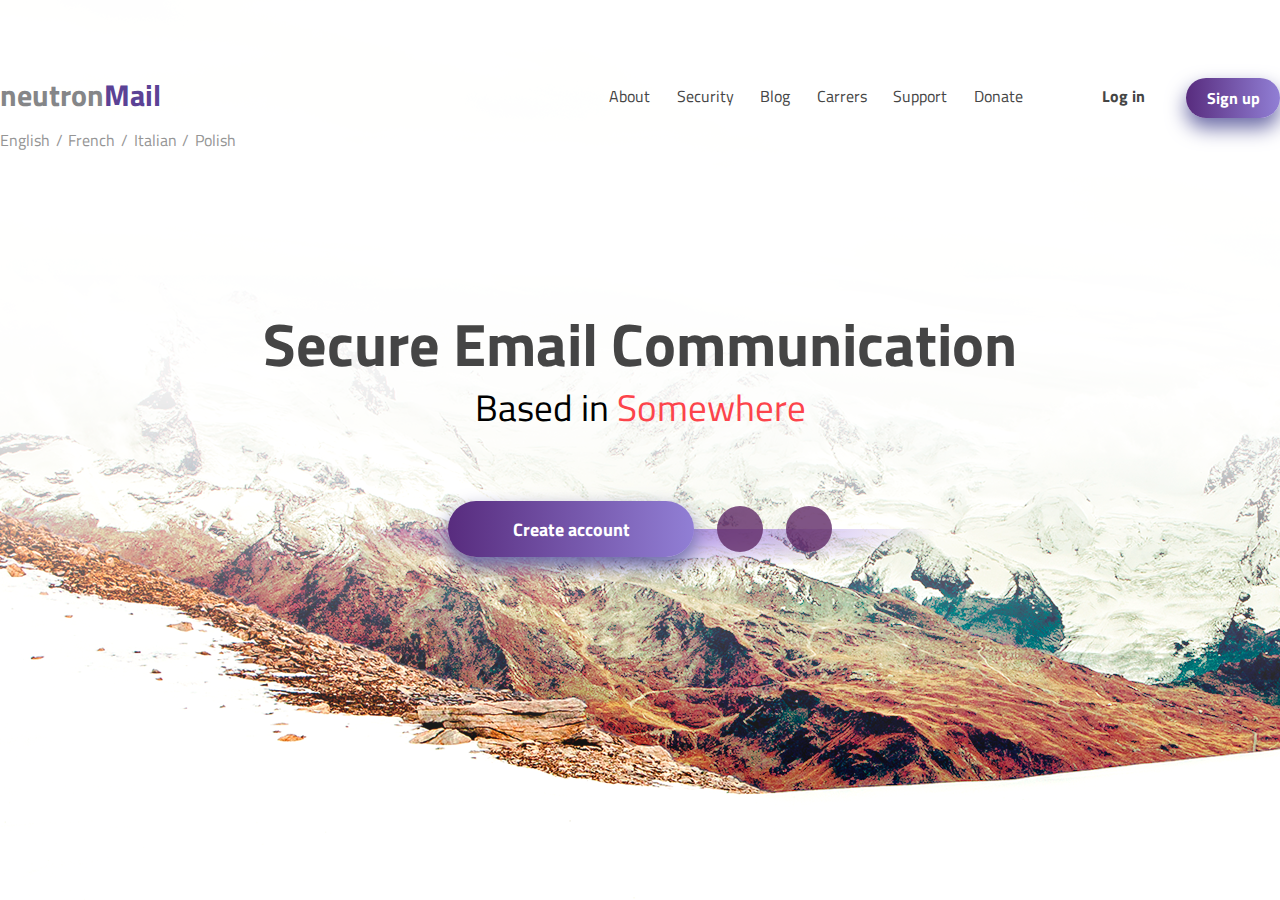
==== src/index.html @ ff6b381f "feat: add buttons" ====
<!DOCTYPE html>
<html>
 <head>
   <title>Neutron Mail</title>
   <meta charset="utf-8">
   <link type="text/css" rel="stylesheet" href="./style.css">
   <link rel="stylesheet" href="https://use.fontawesome.com/releases/v5.8.1/css/all.css" integrity="sha384-50oBUHEmvpQ+1lW4y57PTFmhCaXp0ML5d60M1M7uH2+nqUivzIebhndOJK28anvf" crossorigin="anonymous">
   <link href="https://fonts.googleapis.com/css?family=Titillium+Web:400,700" rel="stylesheet"> </head>
<body>
    <div class="pageWrapper">
        <header>
            <div class="headerContainer">
                <span class="logoContainer">
                    <span class="logo">neutron<span class="violet">Mail</span></span>
                    <span class="languages">
                        <a href="#">English</a> <!--block 236px-->
                        <a>/</a>
                        <a href="#">French</a>
                        <a>/</a>
                        <a href="#">Italian</a>
                        <a>/</a>
                        <a href="#">Polish</a>
                    </span>
                </span>
                <span class="menuContainer">
                    <nav>
                        <ul>
                            <li>
                                <a href="#">About</a>
                            </li>
                            <li>
                                <a href="#">Security</a>
                            </li>
                            <li>
                                <a href="#">Blog</a>
                            </li>
                            <li>
                                <a href="#">Carrers</a>
                            </li>
                            <li>
                                <a href="#">Support</a>
                            </li>
                            <li>
                                <a href="#">Donate</a>
                            </li>
                        </ul>
                    </nav>
                    <span class="logContainer">
                        <ul>
                            <li>
                                <i class="fas fa-sign-in-alt"></i>
                                <span>Log in</span>
                            </li>
                            <li>
                                <div class="button">Sign up</div>
                            </li>
                        </ul>
                    </span>
                </span>
            </div>
        </header>
        <main>
            <section class="centralElementContainer">
                <h2>Secure Email Communication</h2>
                <h4>Based in <span class="red">Somewhere</span></h4>
                <div class="startButtonsContainer">
                    <div>
                        <div class="button">Create account</div>
                        <a href="#" class="roundButton">
                            <i class="fab fa-apple"></i>
                        </a>
                        <a href="#" class="roundButton">
                            <i class="fab fa-google-play"></i>
                        </a>
                    </div>
                </div>
                <span class="socialButtonsContainer">
                        <a href="#"><i class="fab fa-google-plus-square"></i></a>
                        <a href="#"><i class="fab fa-facebook-square"></i></a>
                        <a href="#"><i class="fab fa-twitter-square"></i></a>
                </span>
            </section>
        </main>
        <footer>

        </footer>
    </div>
</body>
</html>
---- src/style.css ----
body {
    width: 100%;
    height: 100vh;
    margin: 0 auto;
    max-width: 1800px;
}
a {
    text-decoration: none;
}
header {
    width: 100%;
}
.pageWrapper {
    max-width: 1800px;
    width: 100%;
    height: 100%;
    display: flex;
    flex-direction: column;
    justify-content: flex-start;
    align-items: center;
    margin: 0 auto;
    background-image: url(./accets/mountains.png);
}
.headerContainer {
    display: flex;
    flex-direction: row;
    width: 100%;
    justify-content: space-between;
    max-width: 1400px;
    margin: 0 auto;
}
.logoContainer {
    display: flex;
    flex-direction: column;
    justify-content: space-between;
    margin-top: 72px;
    height: 80px;
}
.logo {
    font: bold 30px Titillium Web;
    color: #858688;
}
.violet {
    color: #5b4295;
}
.red {
    color: #fc444b;
}
.languages {
    display: flex;
    flex-direction: row;
    width: 236px;
    justify-content: space-between;
    list-style: none;
    font: 16px Titillium Web;
    color: #959595;
    padding: 0;
}
.languages>a {
    color: #959595;
}
.languages>a:nth-child(odd):hover {
    cursor: pointer;
    font-weight: bold;
}
.languages>a:focus {
    font-weight: bold;
    border-bottom: 1px solid #959595;
}
.menuContainer {
    display: flex;
    flex-direction: row;
    justify-content: space-between;
    width: 671px;

    padding: 0;
}
.menuContainer nav{
    display: flex;
    flex-direction: row;
    justify-content: space-between;
    max-width: 414px;
    width: 100%;
    margin-top: 68px;
}
.menuContainer ul {
    list-style: none;
    display: flex;
    flex-direction: row;
    width: 100%;
    justify-content: space-between;
    padding: 0;
}
.menuContainer ul>li>a {
    font: 16px Titillium Web;
    color: #454545;
}
.menuContainer ul>li>a:hover {
    cursor: pointer;
}

.menuContainer .logContainer {
    display: flex;
    flex-direction: row;
    max-width: 184px;
    width: 100%;
    font-weight: bold;
}
.logContainer>ul>li:nth-child(1) {
    margin-top: 68px;
    font: 16px Titillium Web;
    color: #454545;
    font-weight: bold;
}
.button {
    display: flex;
    justify-content: center;
    align-items: center;
    color: white;
    font: 14px Titillium Web;
    border-radius: 20px;
    background: linear-gradient(to right, #582c7e, #917fd5);
    width: 94px;
    height: 40px;
    margin-top: 62px;
    font-weight: bold;
    font-size: 16px;
    box-shadow: 0px 10px 20px 0px rgb(107, 107, 166);
    transition: box-shadow 0.05s ease-in-out;
}
.button:active {
    box-shadow: 0px 0px 0px 0px rgb(107, 107, 166),
                inset 0px 3px 5px 2px #3a1958;
    color: rgb(248, 248, 248);
}
.logContainer i {
    color: #582c7e;
    margin-right: 6px;
    cursor: pointer;
}
main {
    width: 100%;
    height: 100%;
}
.centralElementContainer {
    display: flex;
    flex-direction: column;
    position: relative;
    font: 60px Titillium Web;
    justify-content: space-between;
    align-items: center;
    margin-top: 146px;
}
.centralElementContainer h2 {
    font: 60px Titillium Web;
    color: #454545;
    font-weight: bold;
    margin: 0;
}
.centralElementContainer h4 {
    font: 37px Titillium Web;
    margin: 0;
    line-height: 1;
}
.startButtonsContainer {
    display: flex;
    flex-direction: row;
    justify-content: center;
    align-items: center;
    width: 602px;
    padding: 15px;
    position: relative;
    border-radius: 0 0 50% 25px;
    box-sizing: border-box;
    margin-top: 60px;
}
.startButtonsContainer .button {
    margin: 0;
    z-index: 2;
}
.startButtonsContainer .button:nth-child(1) {
    font-size: 18px;
    font-family: Titillium Web;
    color: #ffffff;
    font-weight: bold;
    width: 246px;
    height: 56px;
    border-radius: 50px;
}
.startButtonsContainer i {
    font-size: 22px;
    color: #ffffff;
}
.startButtonsContainer>div {
    width: 384px;
    display: flex;
    justify-content: space-between;
    align-items: center;
}
.startButtonsContainer::before {
    content: "";
    position: absolute;
    top: 50%;
    left: 0;
    right: 0;
    bottom: 0;
    border-radius: 0 0 25px 25px;
    z-index: 1;
    background: radial-gradient(ellipse at top, #2a2fd399 0%, #6025c980 10%, #ff000000 70% , #ff000000 100%);
}
.roundButton {
    width: 46px;
    height: 46px;
    border-radius: 50px;
    background: #5f2966;
    opacity: 0.8;
    z-index: 2;
    display: flex;
    justify-content: center;
    align-items: center;
}
.socialButtonsContainer {
    display: flex;
    flex-direction: column;
    justify-content: space-between;
    position: absolute;
    right: 34px;
    top: 7%;
    height: 108px;
}
.socialButtonsContainer>a {
    cursor: pointer;
    font-size: 22px;
    color: #454545d1;
}
/*..__ {
  font-size: 22px;
  font-family: "FontAwesome";
  color: rgba(69, 69, 69, 0.82);
  line-height: 1.682;
  position: absolute;
  left: 1745.888px;
  top: 349.021px;
  z-index: 30;
}
  */
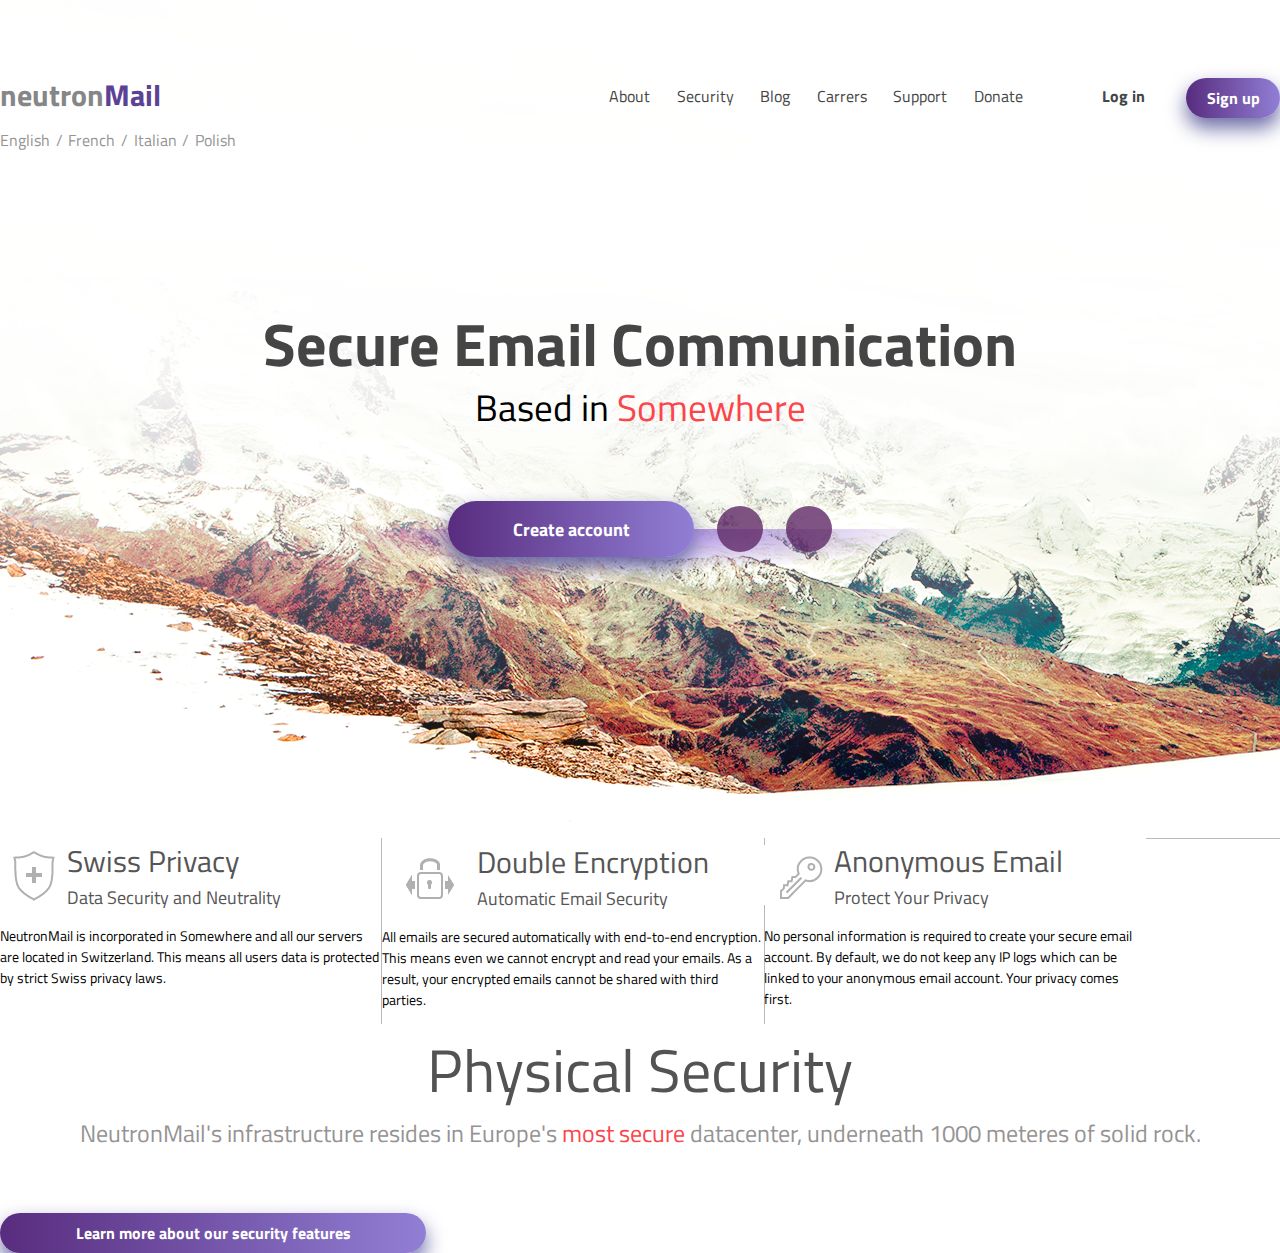
==== commit ef66cef2: "feat: add some elements without positioning" ====
--- a/src/index.html
+++ b/src/index.html
@@ -13,7 +13,7 @@
                 <span class="logoContainer">
                     <span class="logo">neutron<span class="violet">Mail</span></span>
                     <span class="languages">
-                        <a href="#">English</a> <!--block 236px-->
+                        <a href="#">English</a>
                         <a>/</a>
                         <a href="#">French</a>
                         <a>/</a>
@@ -80,6 +80,57 @@
                         <a href="#"><i class="fab fa-twitter-square"></i></a>
                 </span>
             </section>
+            <section class="productBenefitsContainer">
+                <div>
+                    <div>
+                        <div class="title">
+                            <img src="./accets/shield.png">
+                            <div>
+                                <div>Swiss Privacy</div>
+                                <div>Data Security and Neutrality</div>
+                            </div>
+                        </div>
+                        <p>
+                            NeutronMail is incorporated in Somewhere and all our servers are located in Switzerland. This means all users data is protected by strict Swiss privacy laws.
+                        </p>
+                    </div>
+                    <span class="verticalLine"></span>
+                    <div>
+                        <div class="title">
+                            <img src="./accets/lock.png">
+                            <div>
+                                <div>Double Encryption</div>
+                                <div>Automatic Email Security</div>
+                            </div>
+                        </div>
+                        <p>
+                            All emails are secured automatically with end-to-end encryption. This means even we cannot encrypt and read your emails. As a result, your encrypted emails cannot be shared with third parties.
+                        </p>
+                    </div>
+                    <span class="verticalLine"></span>
+                    <div>
+                        <div class="title">
+                            <img src="./accets/key.png">
+                            <div>
+                                <div>Anonymous Email</div>
+                                <div>Protect Your Privacy</div>
+                            </div>
+                        </div>
+                        <p>
+                            No personal information is required to create your secure email account. By default, we do not keep any IP logs which can be linked to your anonymous email account. Your privacy comes first.
+                        </p>
+                    </div>
+                    <span class="horizontalLine"></span>
+                </div>
+                <div>
+                    <span>Physical Security</span> <!--Block bellow should be aligned to right side-->
+                    <span>NeutronMail's infrastructure resides in Europe's <span class="red">most secure</span> datacenter, underneath 1000 meteres of solid rock.</span>
+                </div>
+                <div>
+                    <span class="horizontalLine"></span>
+                    <div class="button">Learn more about our security features</div>
+                </div>
+            </section>
         </main>
         <footer>
 
--- a/src/style.css
+++ b/src/style.css
@@ -150,6 +150,7 @@
     justify-content: space-between;
     align-items: center;
     margin-top: 146px;
+    margin-bottom: 266px;
 }
 .centralElementContainer h2 {
     font: 60px Titillium Web;
@@ -233,14 +234,76 @@
     font-size: 22px;
     color: #454545d1;
 }
-/*..__ {
-  font-size: 22px;
-  font-family: "FontAwesome";
-  color: rgba(69, 69, 69, 0.82);
-  line-height: 1.682;
+.productBenefitsContainer {
+    display: flex;
+    flex-direction: column;
+    max-width: 1400px;
+    width: 100%;
+    margin: 0 auto;
+}
+.productBenefitsContainer>div:nth-child(1) {
+    display: flex;
+    flex-direction: row;
+    font-family: Titillium Web;
+    justify-content: space-around;
+}
+.productBenefitsContainer>div>div {
+    display: flex;
+    flex-direction: column;
+    width: 33.3%
+}
+.productBenefitsContainer>div div>.title {
+    display: flex;
+    flex-direction: row;
+    align-items: center;
+    font-size: 30px;
+    color: #555555;
+}
+.productBenefitsContainer>div div>.title>div>div:nth-child(2) {
+    font-size: 18px;
+}
+.productBenefitsContainer p {
+    font-size: 14px;
+}
+/*.productBenefitsContainer img {
+    width: 72px;
+    height: 68px;
+}*/
+.productBenefitsContainer>div:nth-child(2) {
+    display: flex;
+    flex-direction: column;
+    justify-content: center;
+    align-items: center;
+    font-size: 60px;
+    font-family: Titillium Web;
+    color: #535353;
+}
+.productBenefitsContainer>div:nth-child(2)>span:nth-child(2) {
+    font-size: 24px;
+    color: #959393;
+}
+.verticalLine {
+    width: 1px;
+    background-color: #b9b9b9;
+}
+.horizontalLine {
+    height: 1px;
+    width: 150px;
+    background-color: #b9b9b9;
+}
+
+/*
+.NeutronMail_s_infrastructure_resides_in_Europe_ {
+  font-size: 24px;
+  font-family: "TitilliumWeb";
+  color: rgb(149, 147, 147);
+  line-height: 0.917;
   position: absolute;
-  left: 1745.888px;
-  top: 349.021px;
-  z-index: 30;
-}
-  */+  left: 450.082px;
+  top: 1300.984px;
+  width: 622px;
+  height: 44px;
+  z-index: 91;
+}
+
+*/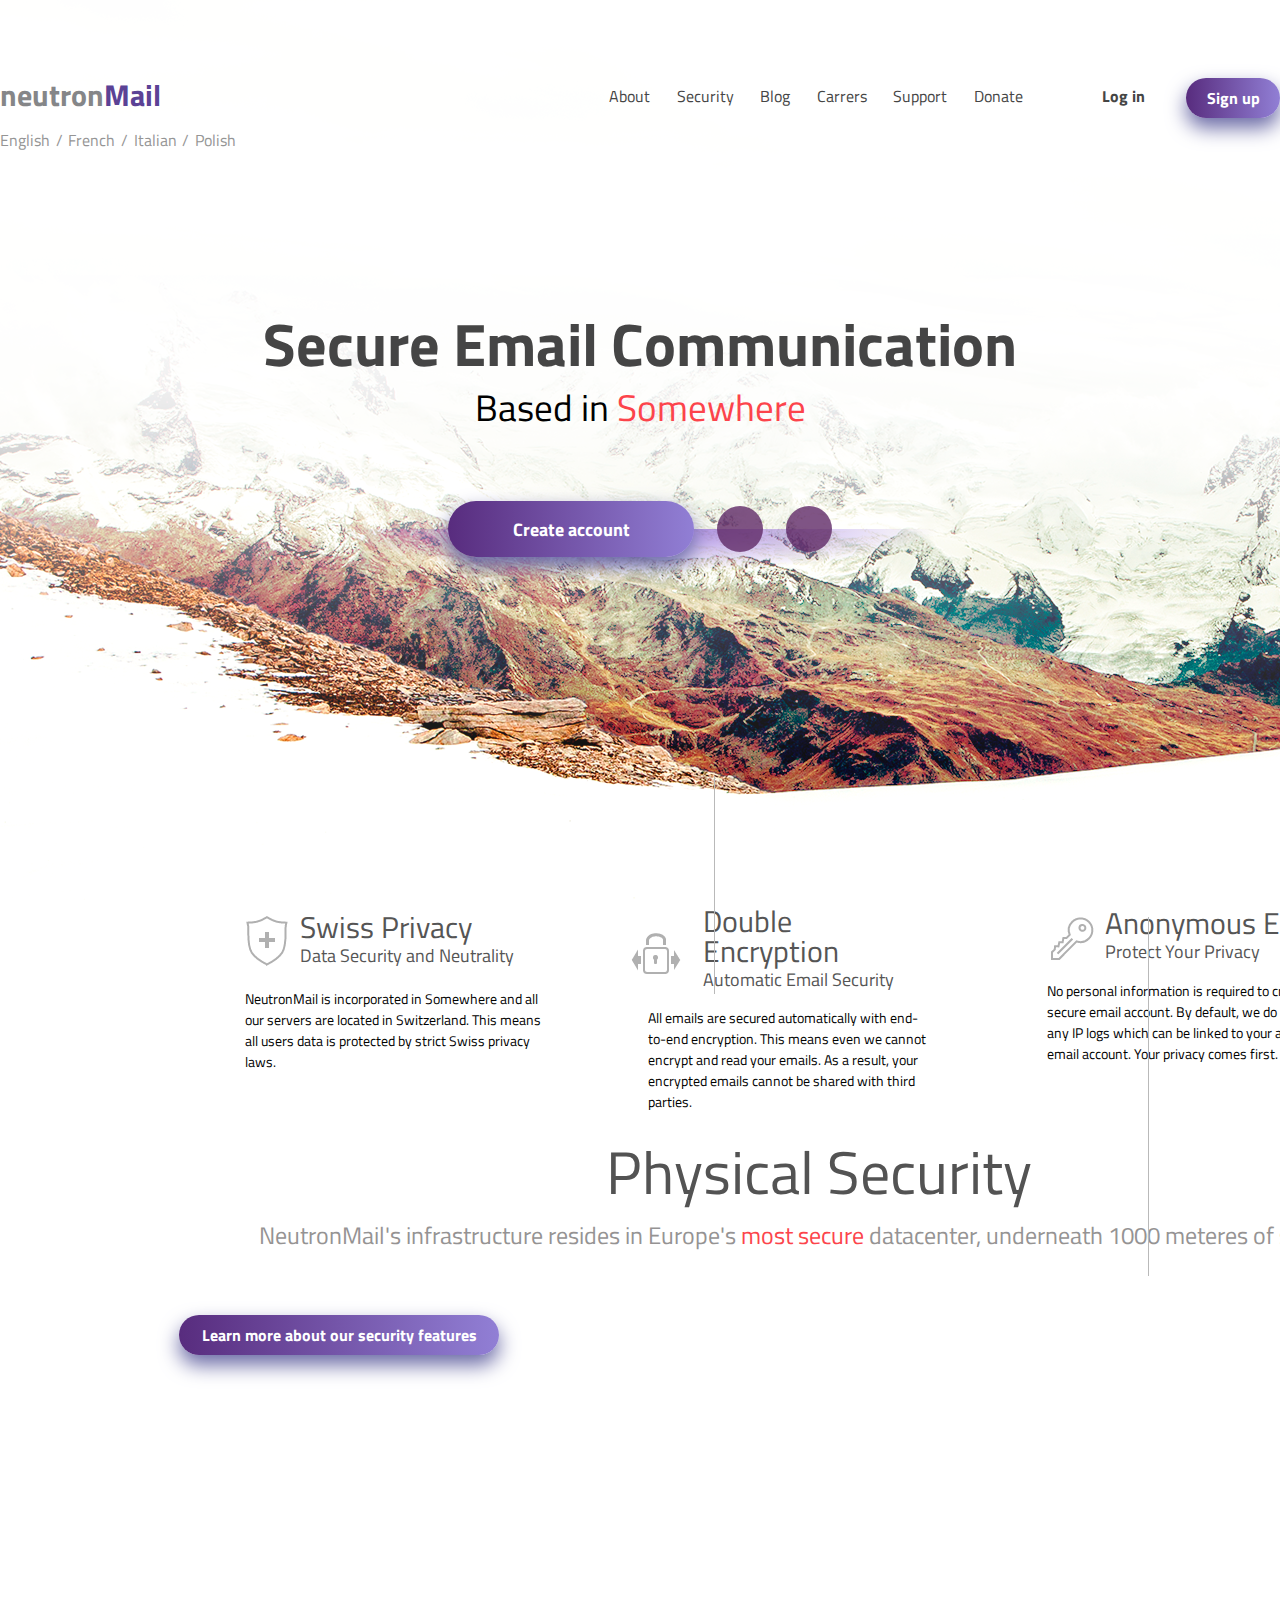
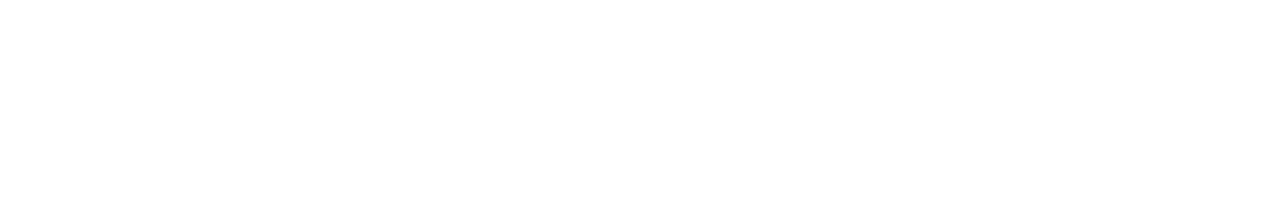
==== commit bd8d9a71: "add absolute positioning" ====
--- a/src/index.html
+++ b/src/index.html
@@ -94,7 +94,6 @@
                             NeutronMail is incorporated in Somewhere and all our servers are located in Switzerland. This means all users data is protected by strict Swiss privacy laws.
                         </p>
                     </div>
-                    <span class="verticalLine"></span>
                     <div>
                         <div class="title">
                             <img src="./accets/lock.png">
@@ -107,7 +106,6 @@
                             All emails are secured automatically with end-to-end encryption. This means even we cannot encrypt and read your emails. As a result, your encrypted emails cannot be shared with third parties.
                         </p>
                     </div>
-                    <span class="verticalLine"></span>
                     <div>
                         <div class="title">
                             <img src="./accets/key.png">
@@ -120,10 +118,9 @@
                             No personal information is required to create your secure email account. By default, we do not keep any IP logs which can be linked to your anonymous email account. Your privacy comes first.
                         </p>
                     </div>
-                    <span class="horizontalLine"></span>
                 </div>
                 <div>
-                    <span>Physical Security</span> <!--Block bellow should be aligned to right side-->
+                    <span>Physical Security</span>
                     <span>NeutronMail's infrastructure resides in Europe's <span class="red">most secure</span> datacenter, underneath 1000 meteres of solid rock.</span>
                 </div>
                 <div>
@@ -131,6 +128,9 @@
                     <div class="button">Learn more about our security features</div>
                 </div>
             </section>
+            <span class="verticalLine"></span>
+            <span class="verticalLine"></span>
+            <span class="horizontalLine"></span>
         </main>
         <footer>
 
--- a/src/style.css
+++ b/src/style.css
@@ -150,7 +150,7 @@
     justify-content: space-between;
     align-items: center;
     margin-top: 146px;
-    margin-bottom: 266px;
+    margin-bottom: 334px;
 }
 .centralElementContainer h2 {
     font: 60px Titillium Web;
@@ -240,6 +240,8 @@
     max-width: 1400px;
     width: 100%;
     margin: 0 auto;
+    margin-left: 14%;
+    position: relative;
 }
 .productBenefitsContainer>div:nth-child(1) {
     display: flex;
@@ -250,7 +252,7 @@
 .productBenefitsContainer>div>div {
     display: flex;
     flex-direction: column;
-    width: 33.3%
+    width: 25%
 }
 .productBenefitsContainer>div div>.title {
     display: flex;
@@ -265,10 +267,6 @@
 .productBenefitsContainer p {
     font-size: 14px;
 }
-/*.productBenefitsContainer img {
-    width: 72px;
-    height: 68px;
-}*/
 .productBenefitsContainer>div:nth-child(2) {
     display: flex;
     flex-direction: column;
@@ -285,11 +283,43 @@
 .verticalLine {
     width: 1px;
     background-color: #b9b9b9;
+    position: absolute;
 }
 .horizontalLine {
     height: 1px;
     width: 150px;
     background-color: #b9b9b9;
+    position: absolute;
+}
+.productBenefitsContainer>div:nth-child(1)>div:nth-child(2) {
+    margin-left: -4%;
+}
+.productBenefitsContainer>div:nth-child(1)>div:nth-child(3) {
+    margin-right: 4%;
+}
+.productBenefitsContainer p {
+    margin-left: 12px;
+}
+.productBenefitsContainer .title>div>div:nth-child(1) {
+    line-height: 1;
+}
+.productBenefitsContainer>div:nth-child(1)>div:nth-child(2)>p {
+    margin-left: 40px;
+}
+.verticalLine:nth-of-type(1) {
+    top: 776px;
+    left: 714px;
+    height: 218px;
+}
+.verticalLine:nth-of-type(2) {
+    top: 917px;
+    left: 1148px;
+    height: 359px;
+}
+.horizontalLine {
+    top: 905px;
+    left: 1610px;
+    width: 190px;
 }
 
 /*
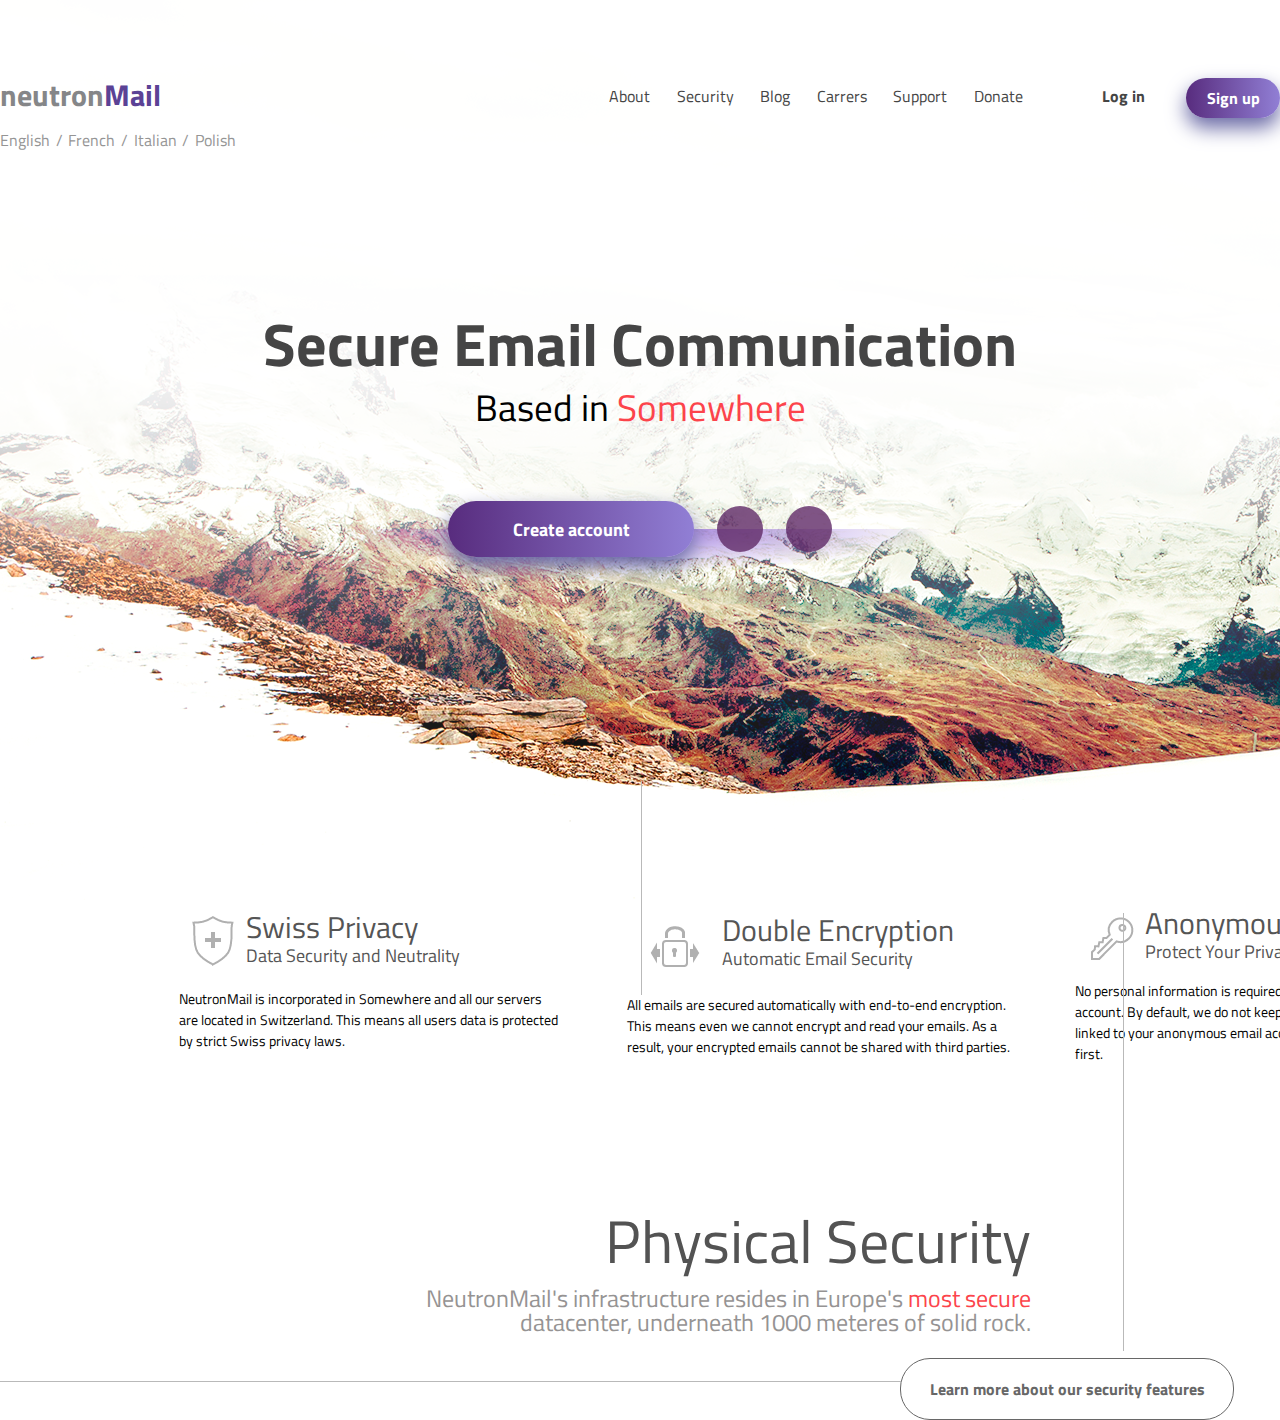
==== commit 902e3770: "feat: add button& new block" ====
--- a/src/index.html
+++ b/src/index.html
@@ -94,6 +94,7 @@
                             NeutronMail is incorporated in Somewhere and all our servers are located in Switzerland. This means all users data is protected by strict Swiss privacy laws.
                         </p>
                     </div>
+                    <span class="verticalLine"></span>
                     <div>
                         <div class="title">
                             <img src="./accets/lock.png">
@@ -106,6 +107,7 @@
                             All emails are secured automatically with end-to-end encryption. This means even we cannot encrypt and read your emails. As a result, your encrypted emails cannot be shared with third parties.
                         </p>
                     </div>
+                    <span class="verticalLine"></span>
                     <div>
                         <div class="title">
                             <img src="./accets/key.png">
@@ -118,6 +120,7 @@
                             No personal information is required to create your secure email account. By default, we do not keep any IP logs which can be linked to your anonymous email account. Your privacy comes first.
                         </p>
                     </div>
+                    <span class="horizontalLine"></span>
                 </div>
                 <div>
                     <span>Physical Security</span>
@@ -128,9 +131,6 @@
                     <div class="button">Learn more about our security features</div>
                 </div>
             </section>
-            <span class="verticalLine"></span>
-            <span class="verticalLine"></span>
-            <span class="horizontalLine"></span>
         </main>
         <footer>
 
--- a/src/style.css
+++ b/src/style.css
@@ -247,12 +247,13 @@
     display: flex;
     flex-direction: row;
     font-family: Titillium Web;
-    justify-content: space-around;
+    justify-content: space-between;
+
 }
 .productBenefitsContainer>div>div {
     display: flex;
     flex-direction: column;
-    width: 25%
+    width: 30%;
 }
 .productBenefitsContainer>div div>.title {
     display: flex;
@@ -275,6 +276,14 @@
     font-size: 60px;
     font-family: Titillium Web;
     color: #535353;
+    margin-top: 117px;
+    text-align: end;
+    align-items: flex-end;
+    max-width: 626px;
+    margin-left: 226px;
+}
+.productBenefitsContainer>div:nth-child(2)>span:nth-child(2) {
+    line-height: 1;
 }
 .productBenefitsContainer>div:nth-child(2)>span:nth-child(2) {
     font-size: 24px;
@@ -291,37 +300,59 @@
     background-color: #b9b9b9;
     position: absolute;
 }
-.productBenefitsContainer>div:nth-child(1)>div:nth-child(2) {
-    margin-left: -4%;
-}
-.productBenefitsContainer>div:nth-child(1)>div:nth-child(3) {
-    margin-right: 4%;
-}
-.productBenefitsContainer p {
-    margin-left: 12px;
-}
 .productBenefitsContainer .title>div>div:nth-child(1) {
     line-height: 1;
 }
-.productBenefitsContainer>div:nth-child(1)>div:nth-child(2)>p {
-    margin-left: 40px;
-}
 .verticalLine:nth-of-type(1) {
-    top: 776px;
-    left: 714px;
-    height: 218px;
+    top: -125px;
+    left: 462px;
+    height: 214px;
 }
 .verticalLine:nth-of-type(2) {
-    top: 917px;
-    left: 1148px;
-    height: 359px;
+    top: 7px;
+    left: 944px;
+    height: 438px;
 }
 .horizontalLine {
     top: 905px;
     left: 1610px;
     width: 190px;
 }
-
+.productBenefitsContainer>div:nth-child(1) .horizontalLine {
+    top: 0;
+    left: 1358px;
+    width: 190px;
+}
+.productBenefitsContainer>div:nth-child(3) .horizontalLine {
+    top: 475px;
+    left: -254px;
+    width: 976px;
+}
+.productBenefitsContainer .button {
+    width: 332px;
+    box-shadow: none;
+    margin-top: 24px;
+    margin-left: 721px;
+    height: 60px;
+    background: #ffffff;
+    color: #676767;
+    border: 1px solid #676767;
+    border-radius: 30px;
+}
+.Learn_more_about_our_security_features {
+    font-size: 16px;
+    font-family: "TitilliumWeb";
+    color: rgb(103, 103, 103);
+    line-height: 1.375;
+    text-align: center;
+    position: absolute;
+    left: 825.54px;
+    top: 1393.546px;
+    width: 273px;
+    height: 16px;
+    z-index: 93;
+  }
+  
 /*
 .NeutronMail_s_infrastructure_resides_in_Europe_ {
   font-size: 24px;
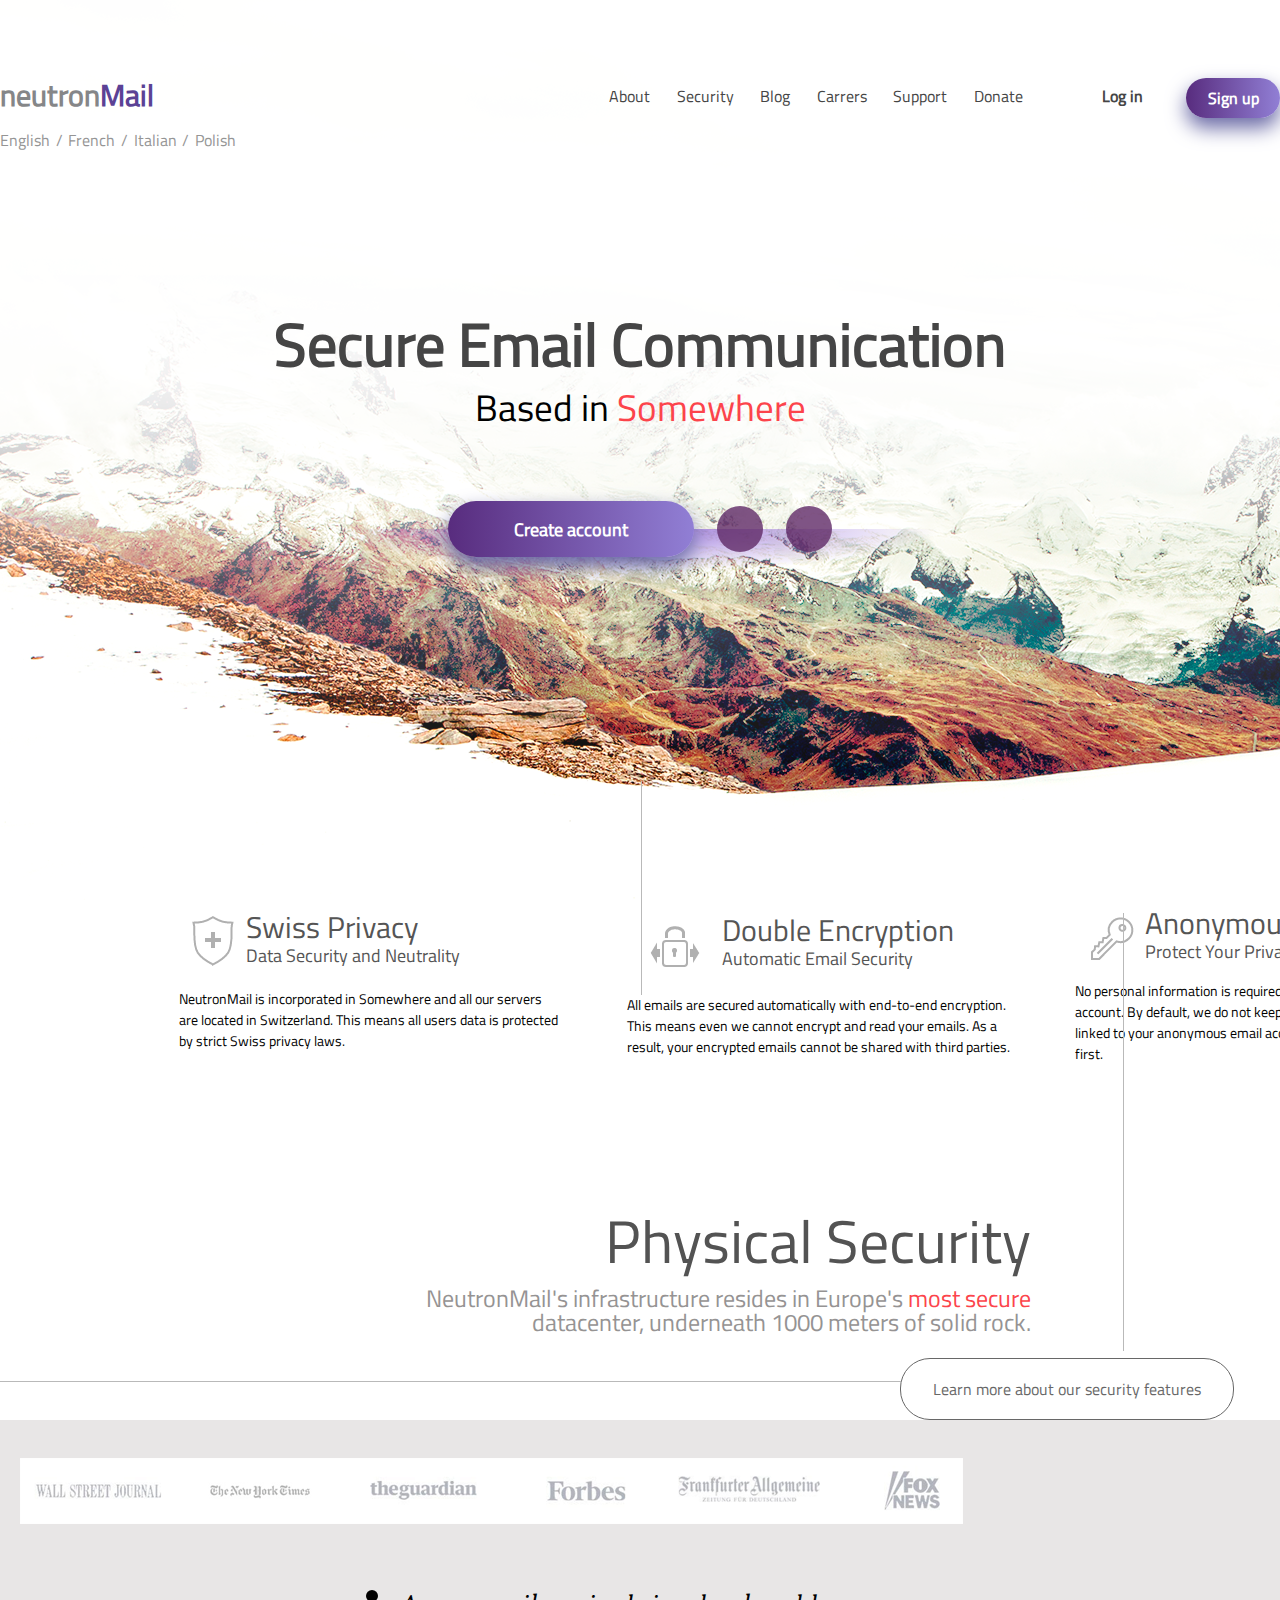
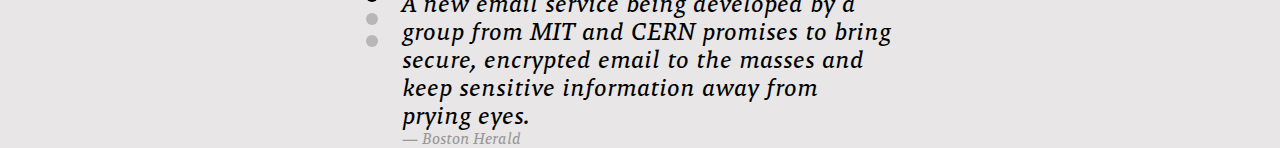
==== commit 264ec1f3: "feat: add reviews block" ====
--- a/src/index.html
+++ b/src/index.html
@@ -5,7 +5,6 @@
    <meta charset="utf-8">
    <link type="text/css" rel="stylesheet" href="./style.css">
    <link rel="stylesheet" href="https://use.fontawesome.com/releases/v5.8.1/css/all.css" integrity="sha384-50oBUHEmvpQ+1lW4y57PTFmhCaXp0ML5d60M1M7uH2+nqUivzIebhndOJK28anvf" crossorigin="anonymous">
-   <link href="https://fonts.googleapis.com/css?family=Titillium+Web:400,700" rel="stylesheet"> </head>
 <body>
     <div class="pageWrapper">
         <header>
@@ -124,11 +123,42 @@
                 </div>
                 <div>
                     <span>Physical Security</span>
-                    <span>NeutronMail's infrastructure resides in Europe's <span class="red">most secure</span> datacenter, underneath 1000 meteres of solid rock.</span>
+                    <span>NeutronMail's infrastructure resides in Europe's <span class="red">most secure</span> datacenter, underneath 1000 meters of solid rock.</span>
                 </div>
                 <div>
                     <span class="horizontalLine"></span>
                     <div class="button">Learn more about our security features</div>
+                </div>
+            </section>
+            <section class="reviewsContainer">
+                <div class="companies">
+                    <img src="./accets/wallstreet.png" alt="Wall Street Journal">
+                    <img src="./accets/nytimes.png" alt="New York Times">
+                    <img src="./accets/theguardian.png" alt="The guardian">
+                    <img src="./accets/forbes.png" alt="Forbes">
+                    <img src="./accets/franffurter.png" alt="Franffurter">
+                    <img src="./accets/foxnews.png" alt="FOX news">
+                </div>
+                <div class="sliderContainer">
+                    <span>
+                        <span class="breadCrumds"></span>
+                        <span class="breadCrumds"></span>
+                        <span class="breadCrumds"></span>
+                    </span>
+                    <span class="slider">
+                        <span class="slides first">
+                            A new email service being developed by a group from MIT and CERN promises to bring secure, encrypted email to the masses and keep sensitive information away from prying eyes.
+                            <span>— Boston Herald</span>
+                        </span>
+                        <!--<span class="slides second">
+                            That's amazing service provides you fully secure and anonymous works in net.
+                            <span>— BBC News</span>
+                        </span>
+                        <span class="slides third">
+                            New word in security!
+                            <span>— CNN</span>
+                        </span>-->
+                    </span>
                 </div>
             </section>
         </main>
--- a/src/style.css
+++ b/src/style.css
@@ -1,3 +1,12 @@
+
+@font-face {
+    font-family: Malaga;
+    src: url('./accets/fonts/Malaga\ OT\ Reg\ Italic.otf');
+}
+@font-face {
+    font-family: Titillium Web;
+    src: url('./accets/fonts/TitilliumWeb-Regular.ttf');
+}
 body {
     width: 100%;
     height: 100vh;
@@ -62,6 +71,11 @@
 .languages>a:nth-child(odd):hover {
     cursor: pointer;
     font-weight: bold;
+}
+.languages>a:nth-child(even) {
+    -webkit-user-select: none;
+    -moz-user-select: none;
+    -ms-user-select: none;
 }
 .languages>a:focus {
     font-weight: bold;
@@ -338,33 +352,51 @@
     color: #676767;
     border: 1px solid #676767;
     border-radius: 30px;
-}
-.Learn_more_about_our_security_features {
+    font-weight: normal;
+}
+.reviewsContainer {
+    display: flex;
+    flex-direction: column;
+    background-color: #e8e6e6;
+}
+.companies {
+    display: flex;
+    flex-direction: row;
+    margin-top: 38px;
+    margin-left: 20px;
+}
+.sliderContainer {
+    display: flex;
+    flex-direction: row;
+    font-family: Malaga;
+    font-weight: normal;
+    font-size: 25px;
+    max-width: 525px;
+    margin-left: 366px;
+    margin-top: 66px;
+}
+.slides {
+    display: flex;
+    flex-direction: column;
+}
+.sliderContainer>span:nth-child(1) {
+    display: flex;
+    flex-direction: column;
+    justify-content: space-between;
+    height: 57px;
+    margin-right: 24px;
+}
+.breadCrumds {
+    width: 12px;
+    height: 12px;
+    border-radius: 30px;
+    background-color: #b7b7b7;
+}
+.breadCrumds:nth-of-type(1) {
+    background-color: #000000;
+}
+.slider>span:nth-child(1)>span {
+    color: #989898;
     font-size: 16px;
-    font-family: "TitilliumWeb";
-    color: rgb(103, 103, 103);
-    line-height: 1.375;
-    text-align: center;
-    position: absolute;
-    left: 825.54px;
-    top: 1393.546px;
-    width: 273px;
-    height: 16px;
-    z-index: 93;
-  }
-  
-/*
-.NeutronMail_s_infrastructure_resides_in_Europe_ {
-  font-size: 24px;
-  font-family: "TitilliumWeb";
-  color: rgb(149, 147, 147);
-  line-height: 0.917;
-  position: absolute;
-  left: 450.082px;
-  top: 1300.984px;
-  width: 622px;
-  height: 44px;
-  z-index: 91;
 }
 
-*/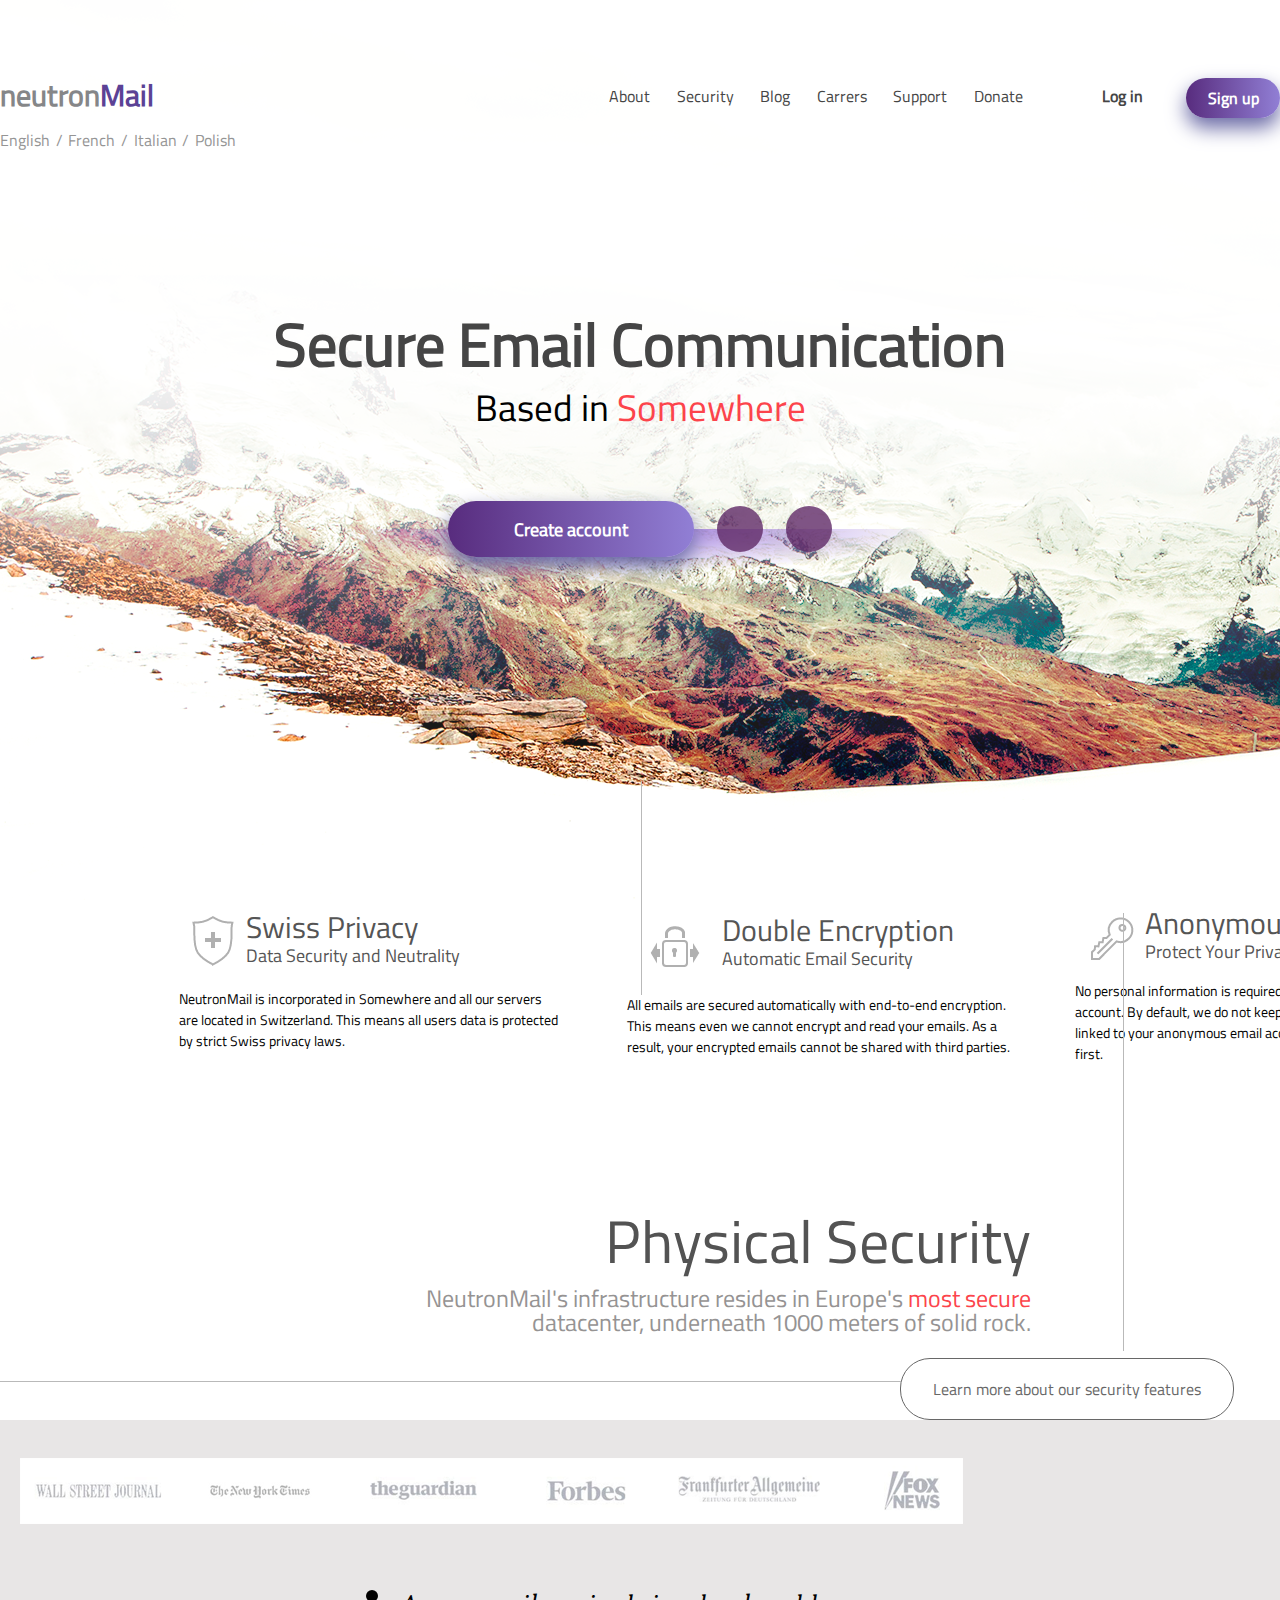
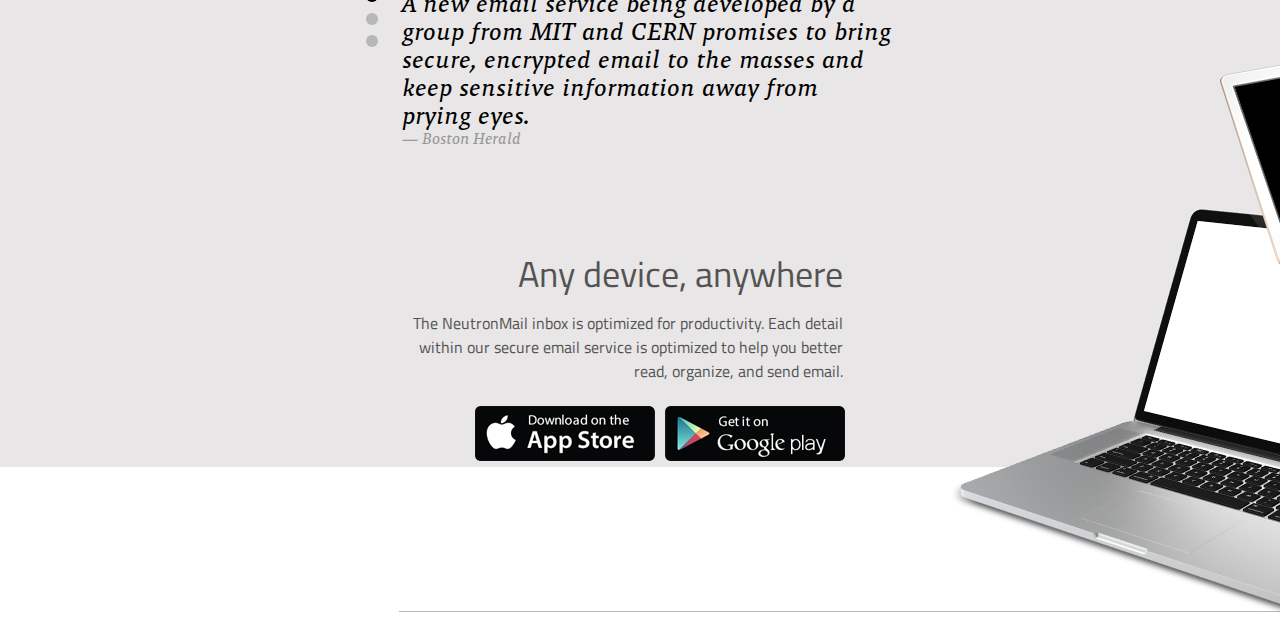
==== commit 608b3f9a: "feat: add download block" ====
--- a/src/index.html
+++ b/src/index.html
@@ -161,6 +161,18 @@
                     </span>
                 </div>
             </section>
+            <section class="downloadContainer">
+                <div>
+                    <span>Any device, anywhere</span>
+                    <span>The NeutronMail inbox is optimized for productivity. Each detail within our secure email service is optimized to help you better read, organize, and send email.</span>
+                    <span>
+                        <img src="./accets/appStore.png" alt="AppStore">
+                        <img src="./accets/googlePlay.png" alt="GooglePlay">
+                    </span>
+                </div>
+                <img src="accets/divices.png">
+                <span class="horizontalLine"></span>
+            </section>
         </main>
         <footer>
 
--- a/src/style.css
+++ b/src/style.css
@@ -399,4 +399,49 @@
     color: #989898;
     font-size: 16px;
 }
+.downloadContainer {
+    display: flex;
+    flex-direction: column;
+    font-family: Titillium Web;
+    color: #535353;
+    background-color: #e8e6e6;
+}
+.downloadContainer>div {
+    display: flex;
+    flex-direction: column;
+    max-width: 445px;
+    text-align: end;
+    align-self: center;
+    margin-top: 98px;
+    margin-left: -40px;
+    z-index: 2;
+}
+.downloadContainer>div span:nth-child(1) {
+    font-size: 36px;
+    margin-bottom: 10px;
+}
+.downloadContainer>div span:nth-child(3) {
+    margin-top: 23px;
+}
+.downloadContainer>div span:nth-child(3)>img:nth-child(1) {
+    margin-right: 6px;
+}
+.downloadContainer>div span:nth-child(3)>img:nth-child(2) {
+    margin-right: -2px;
+}
+.downloadContainer>img {
+    width: 578px;
+    height: 670px;
+    margin-left: 0px;
+    position: absolute;
+    top: 1560px;
+    left: 951px;
+    z-index: 1;
+}
+.downloadContainer>.horizontalLine {
+    position: absolute;
+    top: 2211px;
+    left: 399px;
+    width: 1401px;
+}
 
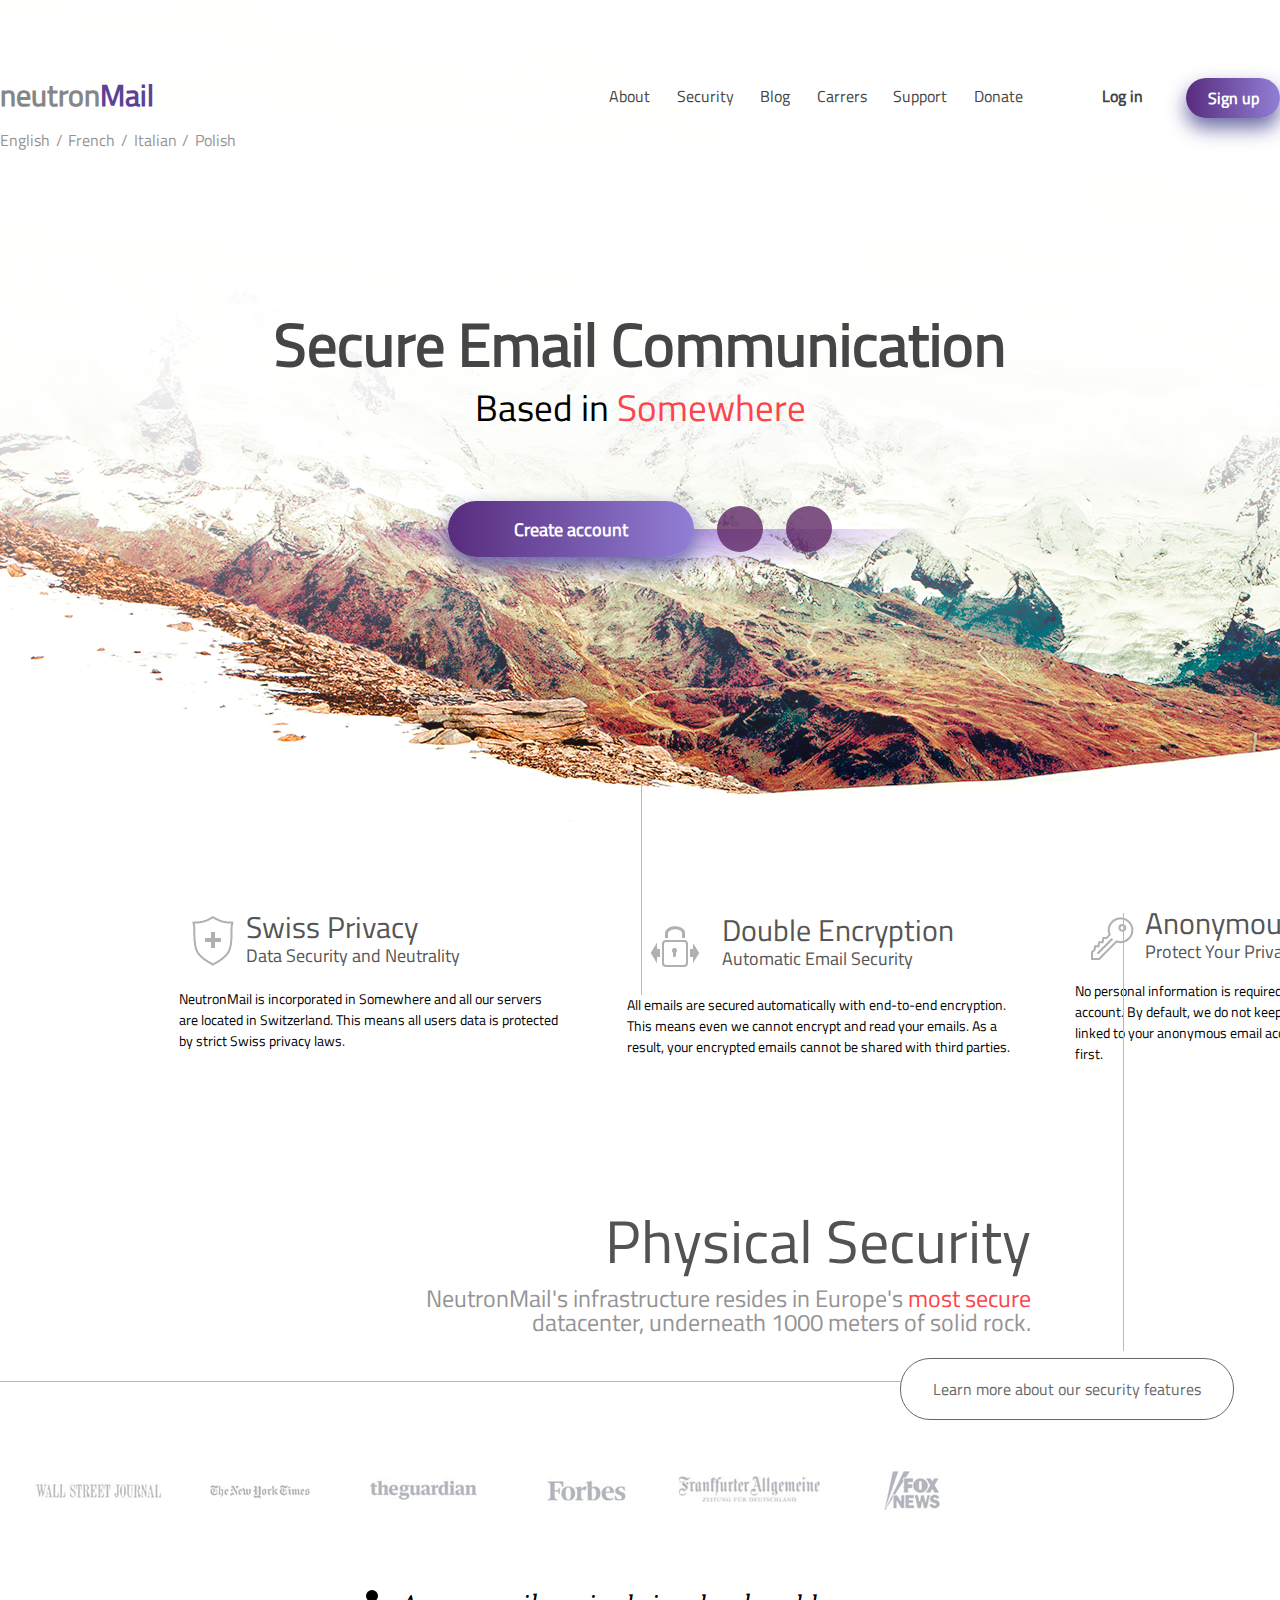
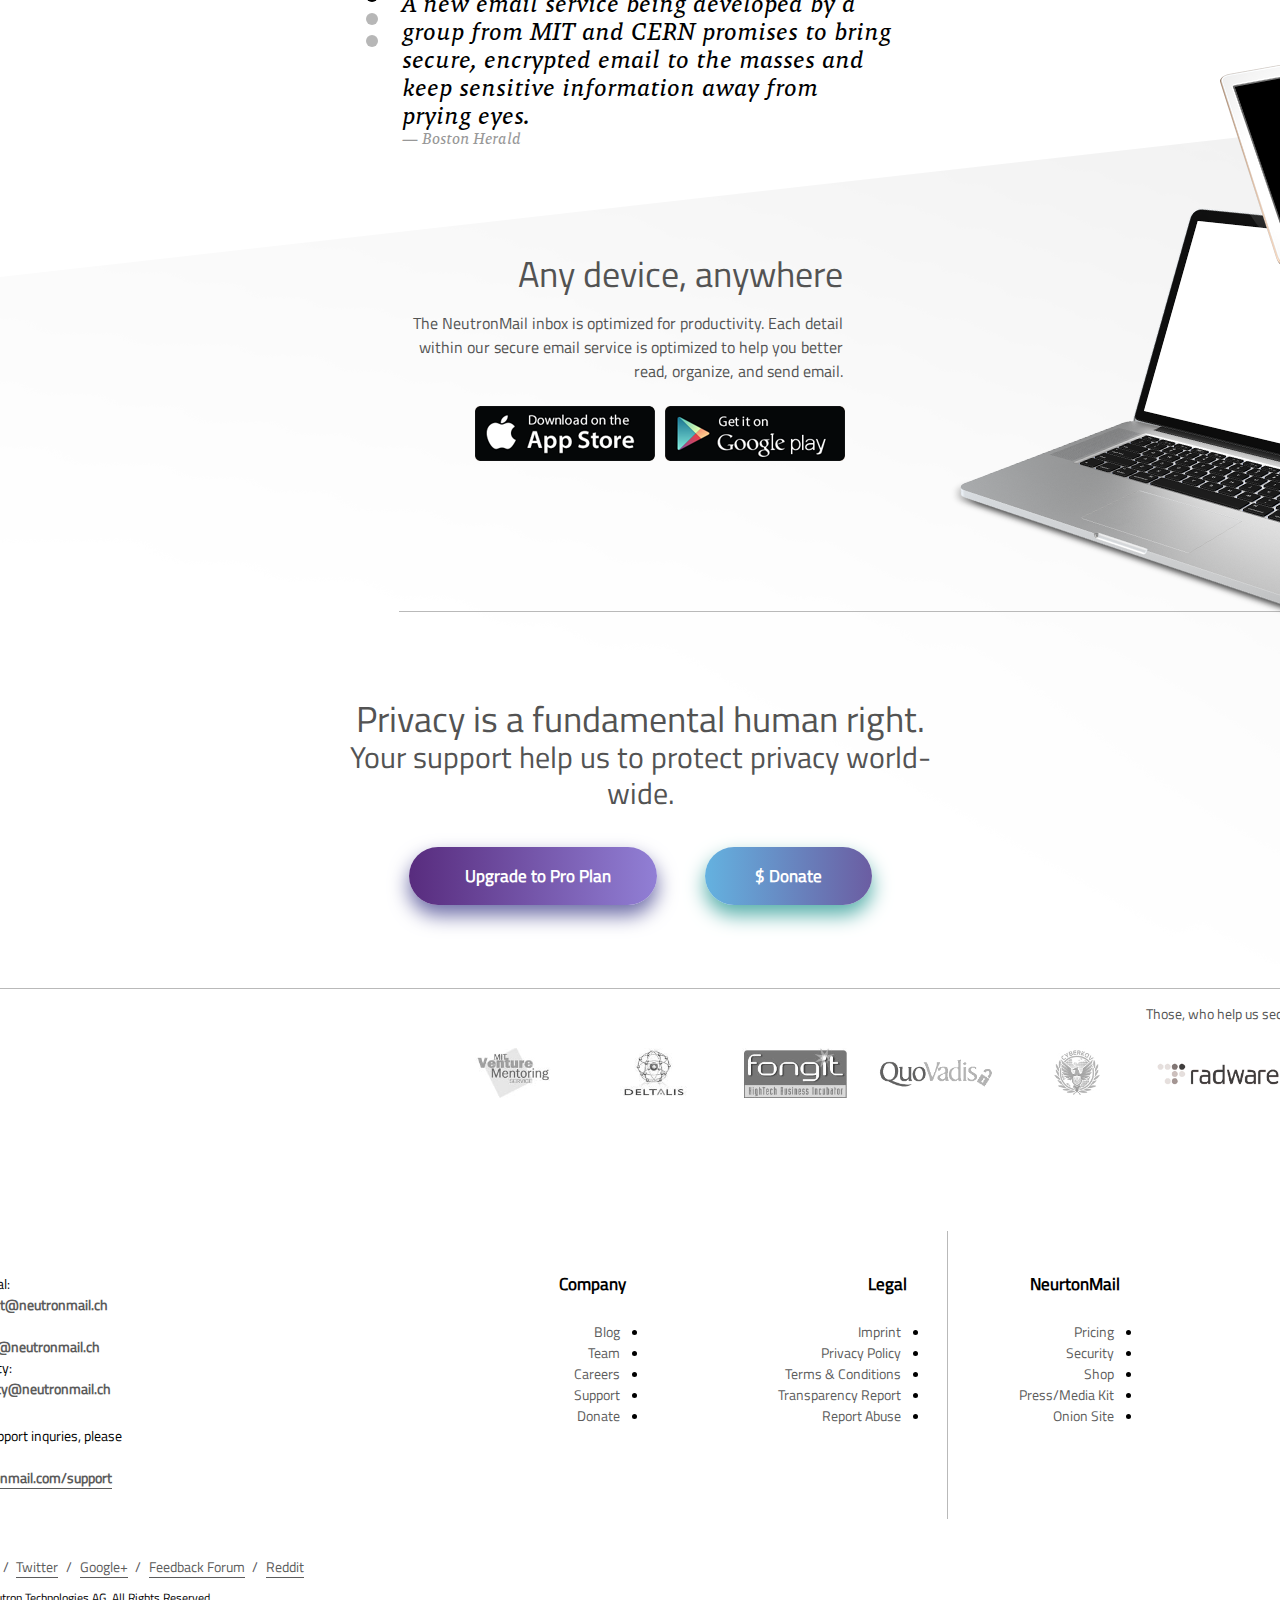
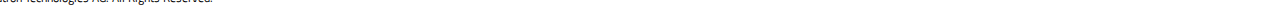
==== commit d4e3046e: "feat: add footer & others blocks" ====
--- a/src/index.html
+++ b/src/index.html
@@ -1,182 +1,251 @@
 <!DOCTYPE html>
 <html>
- <head>
-   <title>Neutron Mail</title>
-   <meta charset="utf-8">
-   <link type="text/css" rel="stylesheet" href="./style.css">
-   <link rel="stylesheet" href="https://use.fontawesome.com/releases/v5.8.1/css/all.css" integrity="sha384-50oBUHEmvpQ+1lW4y57PTFmhCaXp0ML5d60M1M7uH2+nqUivzIebhndOJK28anvf" crossorigin="anonymous">
-<body>
-    <div class="pageWrapper">
-        <header>
-            <div class="headerContainer">
-                <span class="logoContainer">
-                    <span class="logo">neutron<span class="violet">Mail</span></span>
-                    <span class="languages">
-                        <a href="#">English</a>
-                        <a>/</a>
-                        <a href="#">French</a>
-                        <a>/</a>
-                        <a href="#">Italian</a>
-                        <a>/</a>
-                        <a href="#">Polish</a>
-                    </span>
-                </span>
-                <span class="menuContainer">
-                    <nav>
+    <head>
+        <title>Neutron Mail</title>
+        <meta charset="utf-8">
+        <link type="text/css" rel="stylesheet" href="./style.css">
+        <link rel="stylesheet" href="https://use.fontawesome.com/releases/v5.8.1/css/all.css" integrity="sha384-50oBUHEmvpQ+1lW4y57PTFmhCaXp0ML5d60M1M7uH2+nqUivzIebhndOJK28anvf" crossorigin="anonymous">
+    </head>
+    <body>
+        <div class="pageWrapper">
+            <header>
+                <div class="headerContainer">
+                    <span class="logoContainer">
+                        <h1 class="logo">neutron<span class="violet">Mail</span></h1>
+                        <span class="languages">
+                            <a href="#">English</a>
+                            <a>/</a>
+                            <a href="#">French</a>
+                            <a>/</a>
+                            <a href="#">Italian</a>
+                            <a>/</a>
+                            <a href="#">Polish</a>
+                        </span>
+                    </span>
+                    <span class="menuContainer">
+                        <nav>
+                            <ul>
+                                <li>
+                                    <a href="#">About</a>
+                                </li>
+                                <li>
+                                    <a href="#">Security</a>
+                                </li>
+                                <li>
+                                    <a href="#">Blog</a>
+                                </li>
+                                <li>
+                                    <a href="#">Carrers</a>
+                                </li>
+                                <li>
+                                    <a href="#">Support</a>
+                                </li>
+                                <li>
+                                    <a href="#">Donate</a>
+                                </li>
+                            </ul>
+                        </nav>
+                        <span class="logContainer">
+                            <ul>
+                                <li>
+                                    <i class="fas fa-sign-in-alt"></i>
+                                    <span>Log in</span>
+                                </li>
+                                <li>
+                                    <div class="button">Sign up</div>
+                                </li>
+                            </ul>
+                        </span>
+                    </span>
+                </div>
+            </header>
+            <main>
+                <section class="centralElementContainer">
+                    <h2>Secure Email Communication</h2>
+                    <h4>Based in <span class="red">Somewhere</span></h4>
+                    <div class="startButtonsContainer">
+                        <div>
+                            <div class="button">Create account</div>
+                            <a href="#" class="roundButton">
+                                <i class="fab fa-apple"></i>
+                            </a>
+                            <a href="#" class="roundButton">
+                                <i class="fab fa-google-play"></i>
+                            </a>
+                        </div>
+                    </div>
+                    <span class="socialButtonsContainer">
+                            <a href="#"><i class="fab fa-google-plus-square"></i></a>
+                            <a href="#"><i class="fab fa-facebook-square"></i></a>
+                            <a href="#"><i class="fab fa-twitter-square"></i></a>
+                    </span>
+                </section>
+                <section class="productBenefitsContainer">
+                    <div>
+                        <div>
+                            <div class="title">
+                                <img src="./accets/shield.png">
+                                <div>
+                                    <div>Swiss Privacy</div>
+                                    <div>Data Security and Neutrality</div>
+                                </div>
+                            </div>
+                            <p>
+                                NeutronMail is incorporated in Somewhere and all our servers are located in Switzerland. This means all users data is protected by strict Swiss privacy laws.
+                            </p>
+                        </div>
+                        <span class="verticalLine"></span>
+                        <div>
+                            <div class="title">
+                                <img src="./accets/lock.png">
+                                <div>
+                                    <div>Double Encryption</div>
+                                    <div>Automatic Email Security</div>
+                                </div>
+                            </div>
+                            <p>
+                                All emails are secured automatically with end-to-end encryption. This means even we cannot encrypt and read your emails. As a result, your encrypted emails cannot be shared with third parties.
+                            </p>
+                        </div>
+                        <span class="verticalLine"></span>
+                        <div>
+                            <div class="title">
+                                <img src="./accets/key.png">
+                                <div>
+                                    <div>Anonymous Email</div>
+                                    <div>Protect Your Privacy</div>
+                                </div>
+                            </div>
+                            <p>
+                                No personal information is required to create your secure email account. By default, we do not keep any IP logs which can be linked to your anonymous email account. Your privacy comes first.
+                            </p>
+                        </div>
+                        <span class="horizontalLine"></span>
+                    </div>
+                    <div>
+                        <span>Physical Security</span>
+                        <span>NeutronMail's infrastructure resides in Europe's <span class="red">most secure</span> datacenter, underneath 1000 meters of solid rock.</span>
+                    </div>
+                    <div>
+                        <span class="horizontalLine"></span>
+                        <div class="button">Learn more about our security features</div>
+                    </div>
+                </section>
+                <section class="reviewsContainer">
+                    <div class="companies">
+                        <img src="./accets/wallstreet.png" alt="Wall Street Journal">
+                        <img src="./accets/nytimes.png" alt="New York Times">
+                        <img src="./accets/theguardian.png" alt="The guardian">
+                        <img src="./accets/forbes.png" alt="Forbes">
+                        <img src="./accets/franffurter.png" alt="Franffurter">
+                        <img src="./accets/foxnews.png" alt="FOX news">
+                    </div>
+                    <div class="sliderContainer">
+                        <span>
+                            <span class="breadCrumds"></span>
+                            <span class="breadCrumds"></span>
+                            <span class="breadCrumds"></span>
+                        </span>
+                        <span class="slider">
+                            <span class="slides first">
+                                A new email service being developed by a group from MIT and CERN promises to bring secure, encrypted email to the masses and keep sensitive information away from prying eyes.
+                                <span>— Boston Herald</span>
+                            </span>
+                        </span>
+                    </div>
+                </section>
+                <section class="downloadContainer">
+                    <div>
+                        <span>Any device, anywhere</span>
+                        <span>The NeutronMail inbox is optimized for productivity. Each detail within our secure email service is optimized to help you better read, organize, and send email.</span>
+                        <span>
+                            <img src="./accets/appStore.png" alt="AppStore">
+                            <img src="./accets/googlePlay.png" alt="GooglePlay">
+                        </span>
+                    </div>
+                    <img src="accets/divices.png">
+                    <span class="horizontalLine"></span>
+                </section>
+                <section class="donateContainer">
+                    <div>
+                        <span>Privacy is a fundamental human right.</span><br>
+                        <span>Your support help us to protect privacy world-wide.</span>
+                    </div>
+                    <div>
+                        <span class="button"><i class="fas fa-cloud-upload-alt"></i>Upgrade to Pro Plan</span>
+                        <span class="button">$ Donate</span>
+                    </div>
+                </section>
+                <section class="sponsorsContainer">
+                    <span class="horizontalLine"></span>
+                    <div>Those, who help us secure your privacy.</div>
+                    <div>
+                        <img src="./accets/venture.png" alt="The Venture Mentoring">
+                        <img src="./accets/deltalis.png" alt="DELTALIS">
+                        <img src="./accets/fongit.png" alt="Fongit">
+                        <img src="./accets/quovadis.png" alt="QuoVadis">
+                        <img src="./accets/cyberkov.png" alt="Cyberkov">
+                        <img src="./accets/radware.png" alt="RADWARE">
+                        <img src="./accets/ipmax.png" alt="IP Max">
+                    </div>
+                </section>
+            </main>
+            <footer>
+                <div>
+                    <span>
+                        <span>General: <a href="mailto:contact@neutronmail.ch">contact@neutronmail.ch</a></span>
+                        <span>Media: <a href="mailto:media@neutronmail.ch">media@neutronmail.ch</a></span>
+                        <span>Security: <a href="mailto:security@neutronmail.ch">security@neutronmail.ch</a></span>
+                        <span>For support inquries, please visit<br><a href="neutronmail.com/support">neutronmail.com/support</a></span>
+                    </span>
+                    <span>
+                        <span class="title">Company</span>
                         <ul>
-                            <li>
-                                <a href="#">About</a>
-                            </li>
-                            <li>
-                                <a href="#">Security</a>
-                            </li>
-                            <li>
-                                <a href="#">Blog</a>
-                            </li>
-                            <li>
-                                <a href="#">Carrers</a>
-                            </li>
-                            <li>
-                                <a href="#">Support</a>
-                            </li>
-                            <li>
-                                <a href="#">Donate</a>
-                            </li>
+                            <li><a href="#">Blog</a></li>
+                            <li><a href="#">Team</a></li>
+                            <li><a href="#">Careers</a></li>
+                            <li><a href="#">Support</a></li>
+                            <li><a href="#">Donate</a></li>
                         </ul>
-                    </nav>
-                    <span class="logContainer">
+                    </span>
+                    <span>
+                        <span class="title">Legal</span>
                         <ul>
-                            <li>
-                                <i class="fas fa-sign-in-alt"></i>
-                                <span>Log in</span>
-                            </li>
-                            <li>
-                                <div class="button">Sign up</div>
-                            </li>
+                            <li><a href="#">Imprint</a></li>
+                            <li><a href="#">Privacy Policy</a></li>
+                            <li><a href="#">Terms & Conditions</a></li>
+                            <li><a href="#">Transparency Report</a></li>
+                            <li><a href="#">Report Abuse</a></li>
                         </ul>
                     </span>
-                </span>
-            </div>
-        </header>
-        <main>
-            <section class="centralElementContainer">
-                <h2>Secure Email Communication</h2>
-                <h4>Based in <span class="red">Somewhere</span></h4>
-                <div class="startButtonsContainer">
-                    <div>
-                        <div class="button">Create account</div>
-                        <a href="#" class="roundButton">
-                            <i class="fab fa-apple"></i>
-                        </a>
-                        <a href="#" class="roundButton">
-                            <i class="fab fa-google-play"></i>
-                        </a>
-                    </div>
-                </div>
-                <span class="socialButtonsContainer">
-                        <a href="#"><i class="fab fa-google-plus-square"></i></a>
-                        <a href="#"><i class="fab fa-facebook-square"></i></a>
-                        <a href="#"><i class="fab fa-twitter-square"></i></a>
-                </span>
-            </section>
-            <section class="productBenefitsContainer">
-                <div>
-                    <div>
-                        <div class="title">
-                            <img src="./accets/shield.png">
-                            <div>
-                                <div>Swiss Privacy</div>
-                                <div>Data Security and Neutrality</div>
-                            </div>
-                        </div>
-                        <p>
-                            NeutronMail is incorporated in Somewhere and all our servers are located in Switzerland. This means all users data is protected by strict Swiss privacy laws.
-                        </p>
-                    </div>
-                    <span class="verticalLine"></span>
-                    <div>
-                        <div class="title">
-                            <img src="./accets/lock.png">
-                            <div>
-                                <div>Double Encryption</div>
-                                <div>Automatic Email Security</div>
-                            </div>
-                        </div>
-                        <p>
-                            All emails are secured automatically with end-to-end encryption. This means even we cannot encrypt and read your emails. As a result, your encrypted emails cannot be shared with third parties.
-                        </p>
-                    </div>
-                    <span class="verticalLine"></span>
-                    <div>
-                        <div class="title">
-                            <img src="./accets/key.png">
-                            <div>
-                                <div>Anonymous Email</div>
-                                <div>Protect Your Privacy</div>
-                            </div>
-                        </div>
-                        <p>
-                            No personal information is required to create your secure email account. By default, we do not keep any IP logs which can be linked to your anonymous email account. Your privacy comes first.
-                        </p>
-                    </div>
-                    <span class="horizontalLine"></span>
+                    <span>
+                        <span class="title">NeurtonMail</span>
+                        <ul>
+                            <li><a href="#">Pricing</a></li>
+                            <li><a href="#">Security</a></li>
+                            <li><a href="#">Shop</a></li>
+                            <li><a href="#">Press/Media Kit</a></li>
+                            <li><a href="#">Onion Site</a></li>
+                        </ul>
+                    </span>
                 </div>
                 <div>
-                    <span>Physical Security</span>
-                    <span>NeutronMail's infrastructure resides in Europe's <span class="red">most secure</span> datacenter, underneath 1000 meters of solid rock.</span>
+                    <span>
+                        <a href="#">Facebook</a>
+                        <a>/</a>
+                        <a href="#">Twitter</a>
+                        <a>/</a>
+                        <a href="#">Google+</a>
+                        <a>/</a>
+                        <a href="#">Feedback Forum</a>
+                        <a>/</a>
+                        <a href="#">Reddit</a>
+                    </span>
+                    <span>© 2017 Neutron Technologies AG. All Rights Reserved.</span>
+                    <span class="verticalLine"></span>
+                    <span class="verticalLine"></span>
                 </div>
-                <div>
-                    <span class="horizontalLine"></span>
-                    <div class="button">Learn more about our security features</div>
-                </div>
-            </section>
-            <section class="reviewsContainer">
-                <div class="companies">
-                    <img src="./accets/wallstreet.png" alt="Wall Street Journal">
-                    <img src="./accets/nytimes.png" alt="New York Times">
-                    <img src="./accets/theguardian.png" alt="The guardian">
-                    <img src="./accets/forbes.png" alt="Forbes">
-                    <img src="./accets/franffurter.png" alt="Franffurter">
-                    <img src="./accets/foxnews.png" alt="FOX news">
-                </div>
-                <div class="sliderContainer">
-                    <span>
-                        <span class="breadCrumds"></span>
-                        <span class="breadCrumds"></span>
-                        <span class="breadCrumds"></span>
-                    </span>
-                    <span class="slider">
-                        <span class="slides first">
-                            A new email service being developed by a group from MIT and CERN promises to bring secure, encrypted email to the masses and keep sensitive information away from prying eyes.
-                            <span>— Boston Herald</span>
-                        </span>
-                        <!--<span class="slides second">
-                            That's amazing service provides you fully secure and anonymous works in net.
-                            <span>— BBC News</span>
-                        </span>
-                        <span class="slides third">
-                            New word in security!
-                            <span>— CNN</span>
-                        </span>-->
-                    </span>
-                </div>
-            </section>
-            <section class="downloadContainer">
-                <div>
-                    <span>Any device, anywhere</span>
-                    <span>The NeutronMail inbox is optimized for productivity. Each detail within our secure email service is optimized to help you better read, organize, and send email.</span>
-                    <span>
-                        <img src="./accets/appStore.png" alt="AppStore">
-                        <img src="./accets/googlePlay.png" alt="GooglePlay">
-                    </span>
-                </div>
-                <img src="accets/divices.png">
-                <span class="horizontalLine"></span>
-            </section>
-        </main>
-        <footer>
-
-        </footer>
-    </div>
-</body>
+            </footer>
+        </div>
+    </body>
 </html>--- a/src/style.css
+++ b/src/style.css
@@ -1,4 +1,3 @@
-
 @font-face {
     font-family: Malaga;
     src: url('./accets/fonts/Malaga\ OT\ Reg\ Italic.otf');
@@ -9,9 +8,12 @@
 }
 body {
     width: 100%;
-    height: 100vh;
     margin: 0 auto;
     max-width: 1800px;
+    font-family: Titillium Web;
+    background: url('./accets/background.png');
+    background-repeat: no-repeat;
+    background-position: 0px 1674px;
 }
 a {
     text-decoration: none;
@@ -29,6 +31,7 @@
     align-items: center;
     margin: 0 auto;
     background-image: url(./accets/mountains.png);
+    background-repeat: no-repeat;
 }
 .headerContainer {
     display: flex;
@@ -48,6 +51,7 @@
 .logo {
     font: bold 30px Titillium Web;
     color: #858688;
+    margin: 0;
 }
 .violet {
     color: #5b4295;
@@ -141,6 +145,7 @@
     font-size: 16px;
     box-shadow: 0px 10px 20px 0px rgb(107, 107, 166);
     transition: box-shadow 0.05s ease-in-out;
+    cursor: pointer;
 }
 .button:active {
     box-shadow: 0px 0px 0px 0px rgb(107, 107, 166),
@@ -154,7 +159,6 @@
 }
 main {
     width: 100%;
-    height: 100%;
 }
 .centralElementContainer {
     display: flex;
@@ -195,7 +199,6 @@
 }
 .startButtonsContainer .button:nth-child(1) {
     font-size: 18px;
-    font-family: Titillium Web;
     color: #ffffff;
     font-weight: bold;
     width: 246px;
@@ -260,7 +263,6 @@
 .productBenefitsContainer>div:nth-child(1) {
     display: flex;
     flex-direction: row;
-    font-family: Titillium Web;
     justify-content: space-between;
 
 }
@@ -288,7 +290,6 @@
     justify-content: center;
     align-items: center;
     font-size: 60px;
-    font-family: Titillium Web;
     color: #535353;
     margin-top: 117px;
     text-align: end;
@@ -357,7 +358,6 @@
 .reviewsContainer {
     display: flex;
     flex-direction: column;
-    background-color: #e8e6e6;
 }
 .companies {
     display: flex;
@@ -402,9 +402,7 @@
 .downloadContainer {
     display: flex;
     flex-direction: column;
-    font-family: Titillium Web;
     color: #535353;
-    background-color: #e8e6e6;
 }
 .downloadContainer>div {
     display: flex;
@@ -444,4 +442,159 @@
     left: 399px;
     width: 1401px;
 }
-
+.donateContainer {
+    display: flex;
+    flex-direction: column;
+    font-size: 36px;
+    color: #535353;
+    justify-content: center;
+    align-items: center;
+    line-height: 1;
+}
+.donateContainer>:nth-child(1) {
+    max-width: 647px;
+    margin-top: 234px;
+    text-align: center;
+}
+.donateContainer>div:nth-child(1)>:nth-child(3) {
+    font-size: 30px;
+}
+.donateContainer>:nth-child(2) {
+    display: flex;
+    flex-direction: row;
+    max-width: 463px;
+    width: 100%;
+    justify-content: space-between;
+    margin-top: -24px;
+}
+.donateContainer>:nth-child(2)>.button:nth-of-type(1) {
+    width: 248px;
+    height: 58px;
+    border-radius: 30px;
+    font-size: 17px;
+}
+.donateContainer>:nth-child(2)>.button:nth-of-type(2) {
+    width: 167px;
+    height: 58px;
+    border-radius: 30px;
+    font-size: 17px;
+    background: linear-gradient(to right, #64b2e0, #6b5da2);
+    box-shadow: 0px 10px 20px 0px rgb(86, 175, 170);
+}
+.donateContainer>:nth-child(2)>.button:nth-of-type(1)>i {
+    margin-right: 10px;
+}
+.sponsorsContainer {
+    display: flex;
+    flex-direction: column;
+    align-items: flex-end;
+    position: relative;
+    max-width: 1000px;
+    width: 100%;
+    margin: 0 auto;
+    font-size: 14px;
+    color: #535353;
+    margin-left: 377px;
+    margin-top: 98px;
+}
+.sponsorsContainer>:nth-child(3) {
+    margin-right: -68px;
+}
+.sponsorsContainer>.horizontalLine {
+    top: -15px;
+    left: -378px;
+    width: 1400px;
+}
+footer {
+    width: 100%;
+    margin: 140px 400px 0 200px;
+    max-width: 1200px;
+    font-size: 14px;
+}
+footer>:nth-child(1) {
+    display: flex;
+    flex-direction: row;
+    padding: 0 20px;
+    border-left: 1px solid #5c5c5c;
+}
+footer>:nth-child(1)>:nth-child(1) {
+    display: flex;
+    flex-direction: column;
+    margin-right: 420px;
+    margin-top: 12px;
+}
+footer>:nth-child(1)>:nth-child(1) a {
+    font-weight: bold;
+    text-decoration: none;
+    color: #5c5c5c;
+}
+footer>:nth-child(1)>:nth-child(1)>:nth-child(4) {
+    margin-top: 26px;
+}
+footer>:nth-child(1)>:nth-child(1)>:nth-child(4)>a {
+    border-bottom: 1px solid #5c5c5c;
+}
+footer>:nth-child(1) .title {
+    font-weight: bold;
+    font-size: 17px;
+    text-align: end;
+}
+footer>:nth-child(1) ul {
+    margin-top: 24px;
+    padding-right: 6px;
+}
+footer>:nth-child(1)>:nth-child(2),
+footer>:nth-child(1)>:nth-child(3),
+footer>:nth-child(1)>:nth-child(4) {
+    margin-top: 10px;
+    direction: rtl;
+}
+footer>:nth-child(1)>:nth-child(2) {
+    margin-right: 152px;
+}
+footer>:nth-child(1)>:nth-child(3) {
+    margin-right: 112px;
+}
+footer>:nth-child(1) li {
+    line-height: 1.5;
+    white-space: nowrap;
+}
+footer>:nth-child(1) li>a {
+    color:#5c5c5c;
+}
+footer>:nth-child(2)>:nth-child(3) {
+    top: 2831px;
+    height: 288px;
+    left: 947px;
+}
+footer>:nth-child(2)>:nth-child(4) {
+    top: 2540px;
+    height: 438px;
+    left: 1398px;
+}
+footer>:nth-child(2) {
+    display: flex;
+    flex-direction: column;
+    margin-top: 68px;
+}
+footer>:nth-child(2)>:nth-child(1) {
+    display: flex;
+    flex-direction: row;
+    justify-content: space-between;
+    max-width: 364px;
+}
+footer>:nth-child(2)>:nth-child(1) a {
+    color: #5c5c5c;
+}
+footer>:nth-child(2)>:nth-child(1) a:nth-last-of-type(odd) {
+    border-bottom: 1px solid #5c5c5c;
+}
+footer>:nth-child(2)>:nth-child(1) a:nth-last-of-type(even) {
+    -webkit-user-select: none;
+    -moz-user-select: none;
+    -ms-user-select: none;
+}
+footer>:nth-child(2)>:nth-child(2) {
+    font-size: 12px;
+    margin: 10px 0;
+}
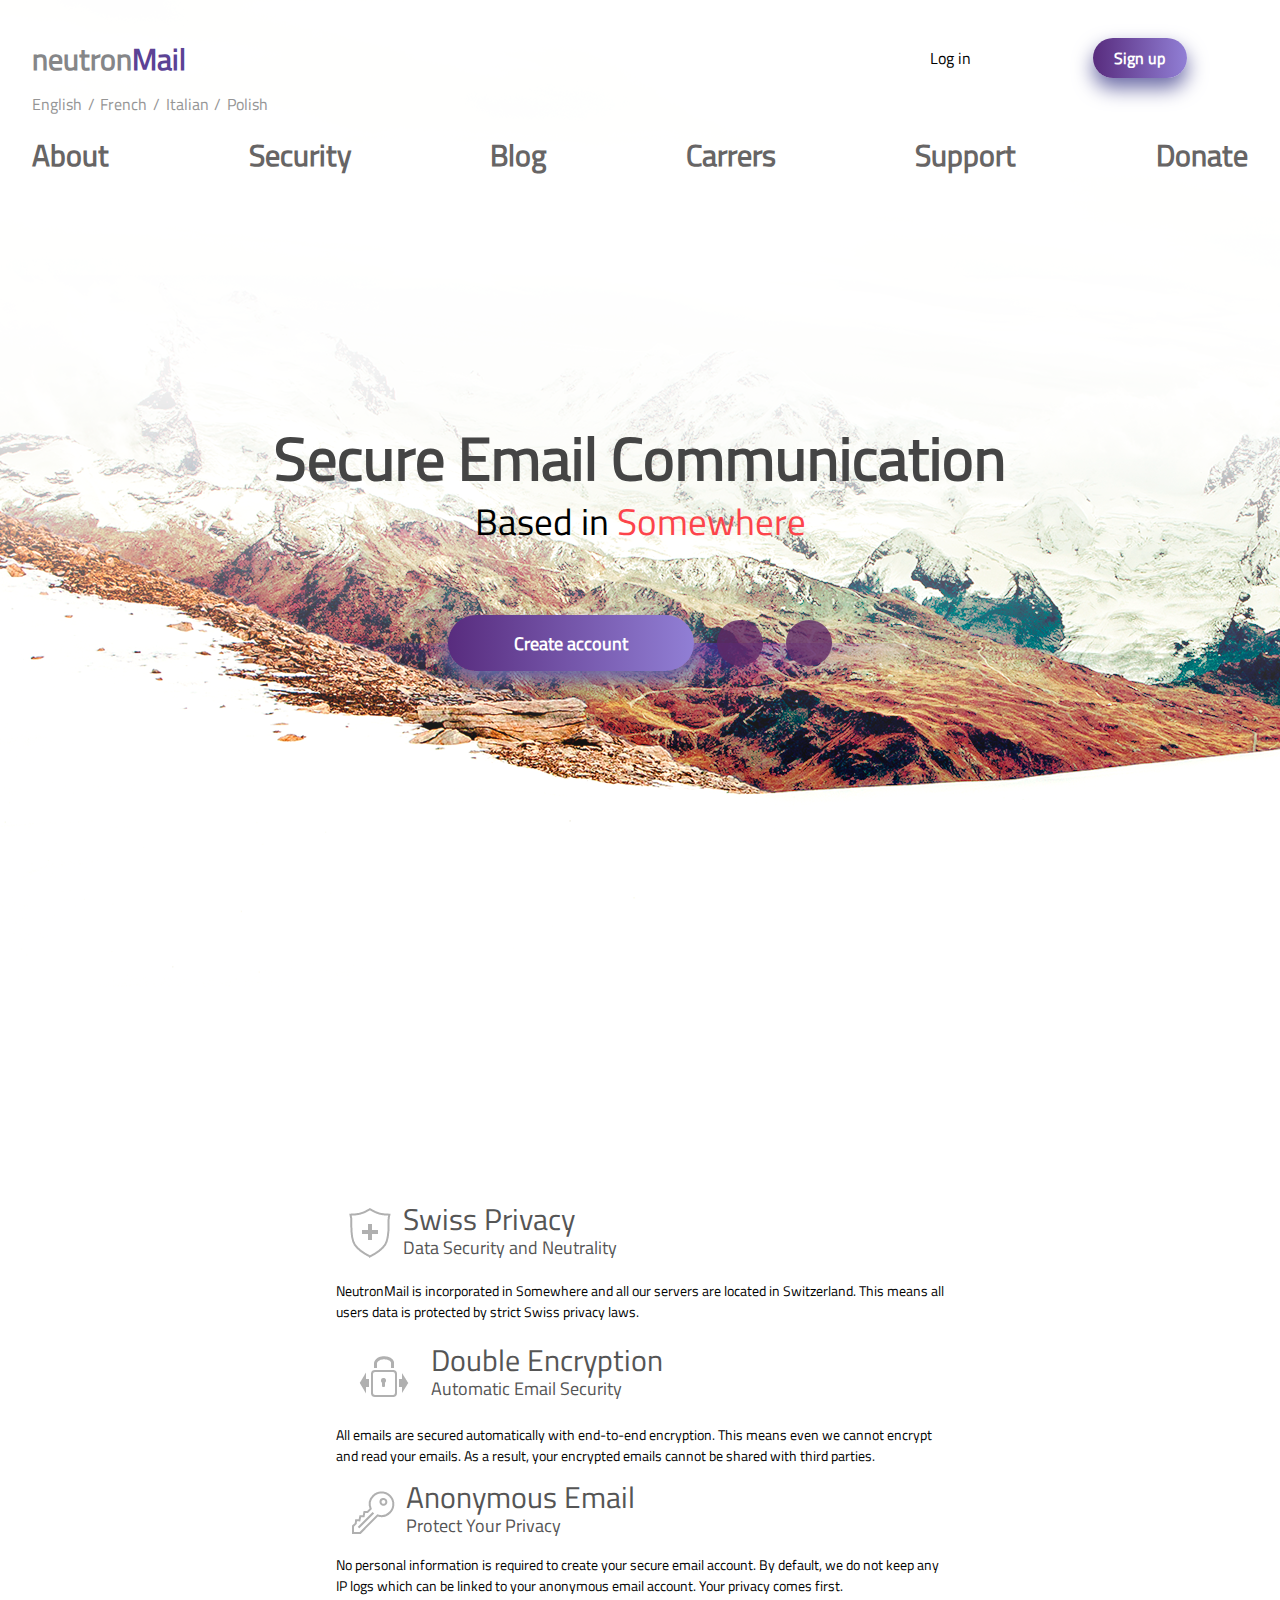
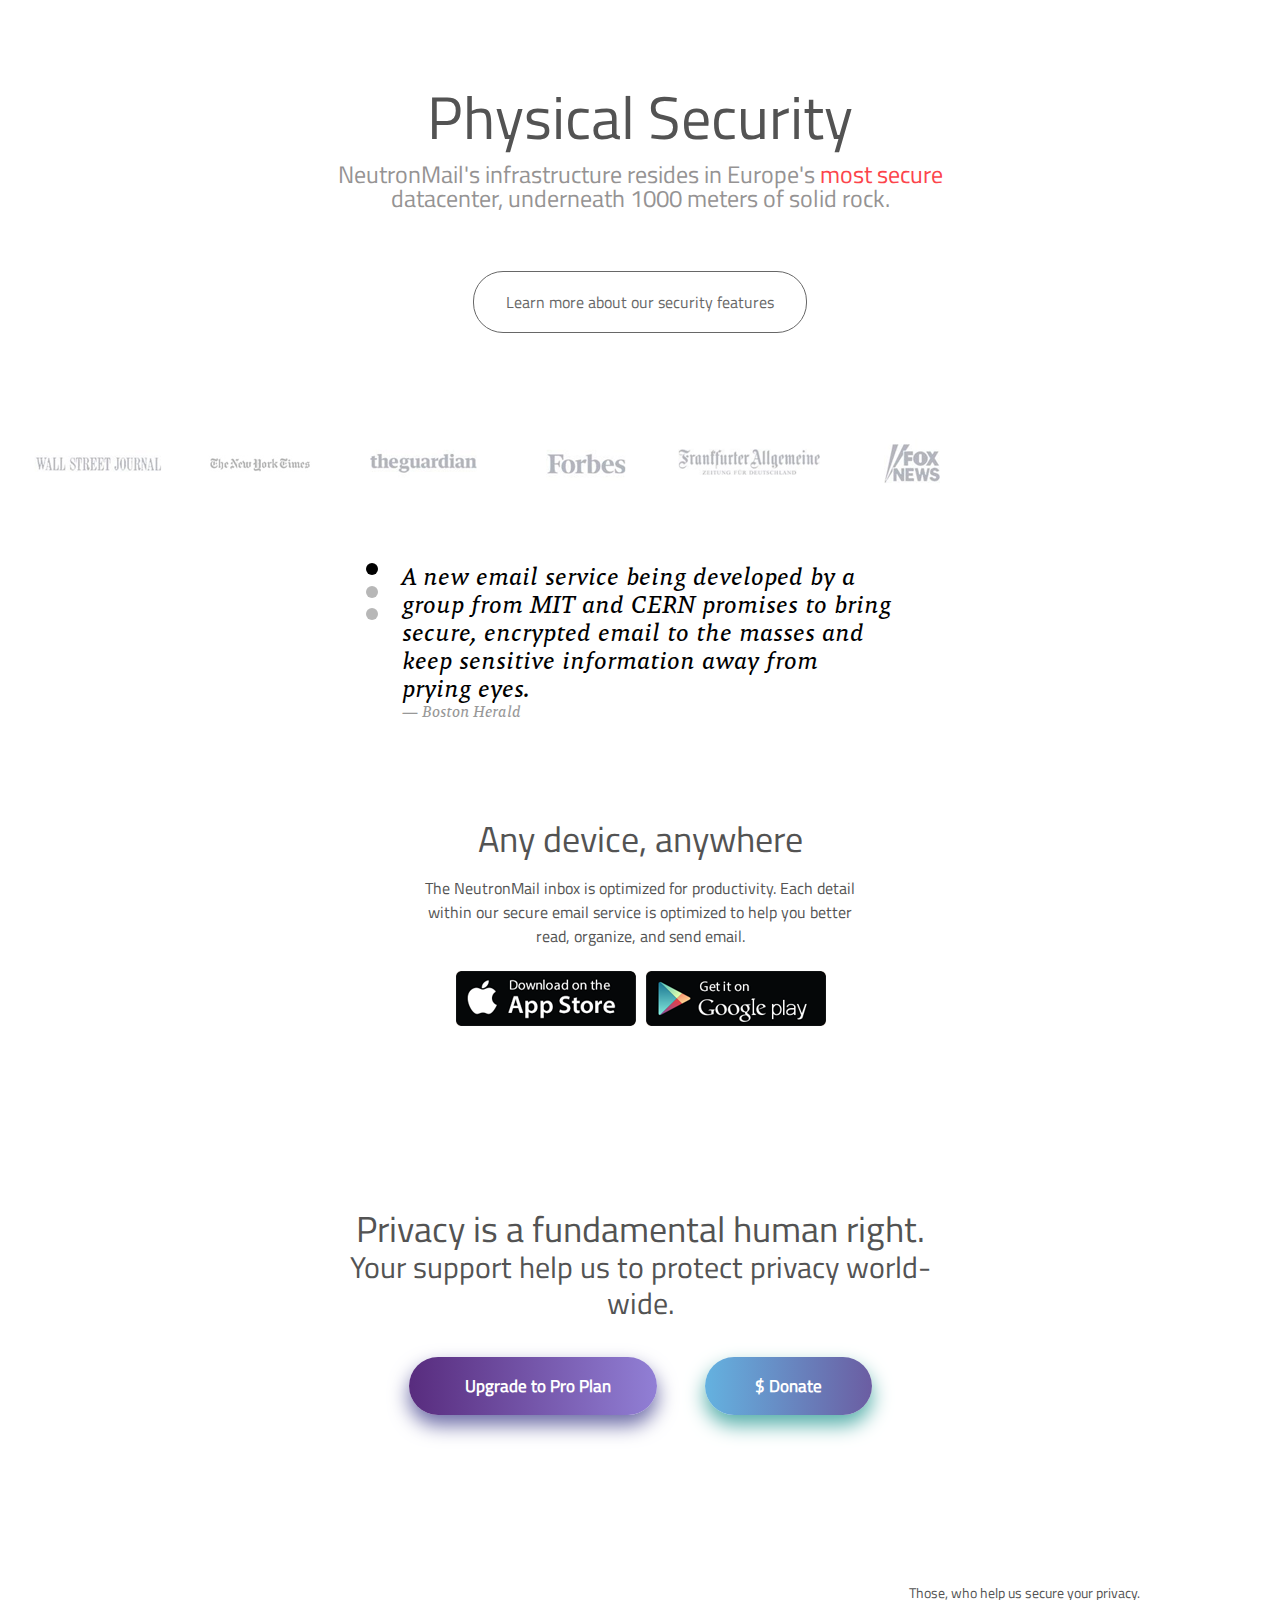
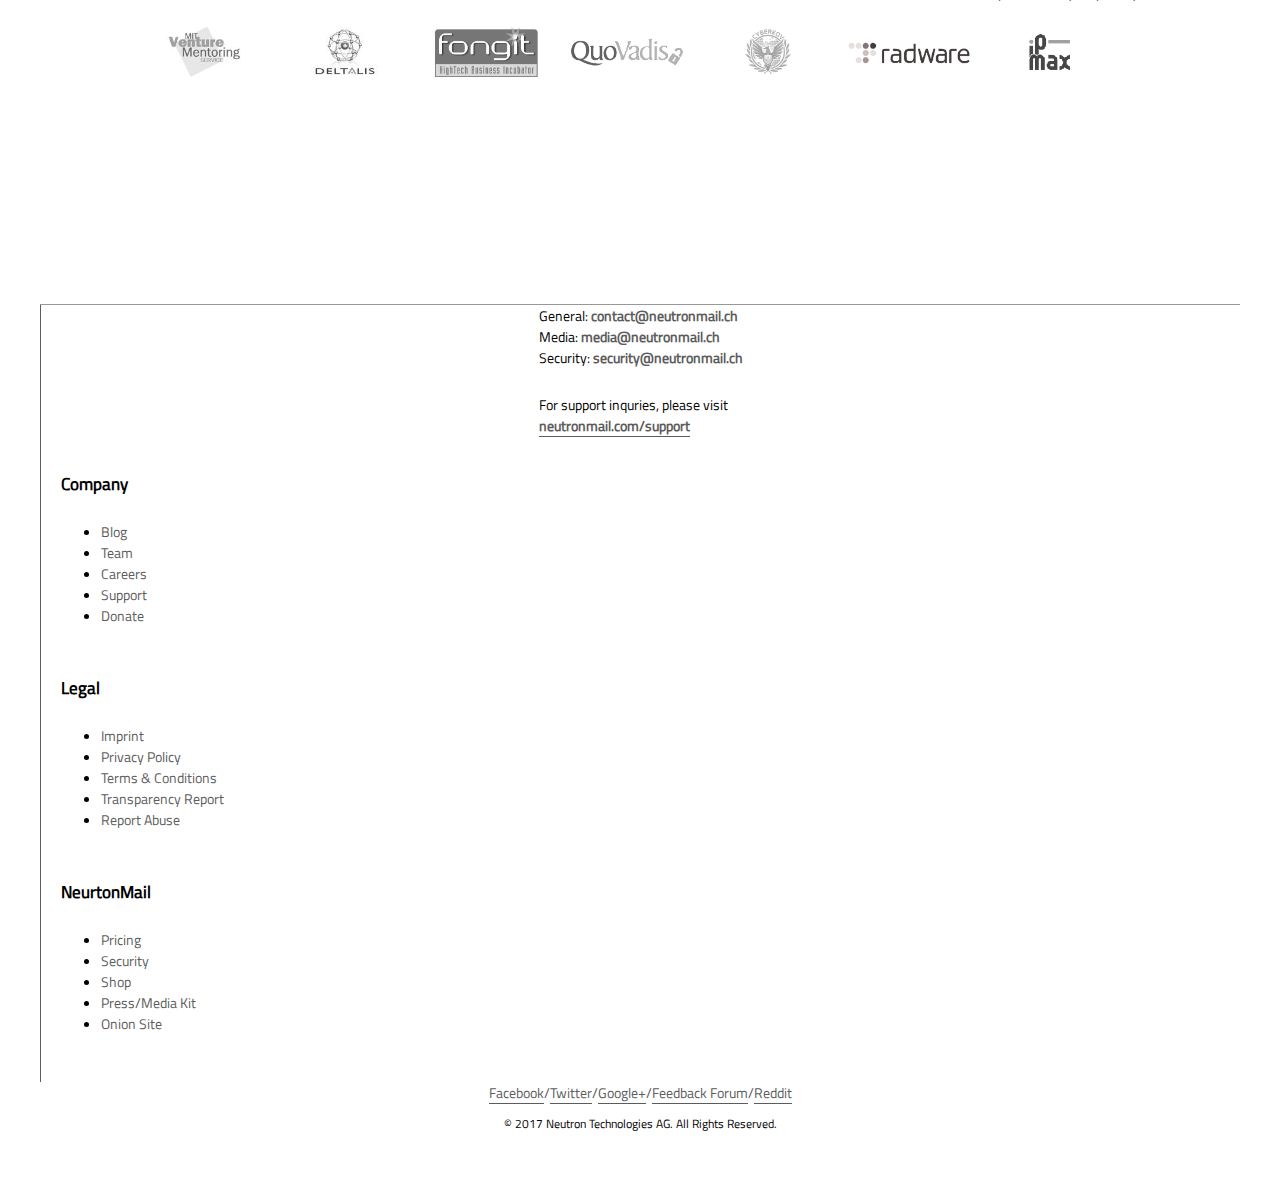
==== commit 75be1395: "feat: add other resolutions" ====
--- a/src/index.html
+++ b/src/index.html
@@ -26,22 +26,22 @@
                         <nav>
                             <ul>
                                 <li>
-                                    <a href="#">About</a>
-                                </li>
-                                <li>
-                                    <a href="#">Security</a>
-                                </li>
-                                <li>
-                                    <a href="#">Blog</a>
-                                </li>
-                                <li>
-                                    <a href="#">Carrers</a>
-                                </li>
-                                <li>
-                                    <a href="#">Support</a>
-                                </li>
-                                <li>
-                                    <a href="#">Donate</a>
+                                    <a href="#about">About</a>
+                                </li>
+                                <li>
+                                    <a href="#about">Security</a>
+                                </li>
+                                <li>
+                                    <a href="#blog">Blog</a>
+                                </li>
+                                <li>
+                                    <a href="#carrers">Carrers</a>
+                                </li>
+                                <li>
+                                    <a href="#support">Support</a>
+                                </li>
+                                <li>
+                                    <a href="#donate">Donate</a>
                                 </li>
                             </ul>
                         </nav>
@@ -57,6 +57,41 @@
                             </ul>
                         </span>
                     </span>
+                    <span class="logContainer">
+                        <ul>
+                            <li>
+                                <i class="fas fa-sign-in-alt"></i>
+                                <span>Log in</span>
+                            </li>
+                            <li>
+                                <div class="button">Sign up</div>
+                            </li>
+                        </ul>
+                    </span>
+                </div>
+                <div class="mobileMenu">
+                    <nav>
+                        <ul>
+                            <li>
+                                <a href="#about">About</a>
+                            </li>
+                            <li>
+                                <a href="#about">Security</a>
+                            </li>
+                            <li>
+                                <a href="#blog">Blog</a>
+                            </li>
+                            <li>
+                                <a href="#carrers">Carrers</a>
+                            </li>
+                            <li>
+                                <a href="#support">Support</a>
+                            </li>
+                            <li>
+                                <a href="#donate">Donate</a>
+                            </li>
+                        </ul>
+                    </nav>
                 </div>
             </header>
             <main>
@@ -80,7 +115,7 @@
                             <a href="#"><i class="fab fa-twitter-square"></i></a>
                     </span>
                 </section>
-                <section class="productBenefitsContainer">
+                <section class="productBenefitsContainer" id="about">
                     <div>
                         <div>
                             <div class="title">
@@ -131,7 +166,7 @@
                         <div class="button">Learn more about our security features</div>
                     </div>
                 </section>
-                <section class="reviewsContainer">
+                <section class="reviewsContainer" id="blog">
                     <div class="companies">
                         <img src="./accets/wallstreet.png" alt="Wall Street Journal">
                         <img src="./accets/nytimes.png" alt="New York Times">
@@ -166,7 +201,7 @@
                     <img src="accets/divices.png">
                     <span class="horizontalLine"></span>
                 </section>
-                <section class="donateContainer">
+                <section class="donateContainer" id="donate">
                     <div>
                         <span>Privacy is a fundamental human right.</span><br>
                         <span>Your support help us to protect privacy world-wide.</span>
@@ -176,7 +211,7 @@
                         <span class="button">$ Donate</span>
                     </div>
                 </section>
-                <section class="sponsorsContainer">
+                <section class="sponsorsContainer" id="carrers">
                     <span class="horizontalLine"></span>
                     <div>Those, who help us secure your privacy.</div>
                     <div>
@@ -190,7 +225,7 @@
                     </div>
                 </section>
             </main>
-            <footer>
+            <footer id="support">
                 <div>
                     <span>
                         <span>General: <a href="mailto:contact@neutronmail.ch">contact@neutronmail.ch</a></span>
--- a/src/style.css
+++ b/src/style.css
@@ -6,6 +6,9 @@
     font-family: Titillium Web;
     src: url('./accets/fonts/TitilliumWeb-Regular.ttf');
 }
+html {
+    scroll-behavior: smooth;
+  }
 body {
     width: 100%;
     margin: 0 auto;
@@ -41,6 +44,25 @@
     max-width: 1400px;
     margin: 0 auto;
 }
+.headerContainer>.logContainer {
+    display: none;
+    width: 35%;
+}
+.headerContainer>.logContainer>ul {
+    display: flex;
+    flex-direction: row;
+    list-style: none;
+    margin: 0 auto;
+    justify-content: space-between;
+    align-items: center;
+    width: 100%;
+}
+.headerContainer>.logContainer>ul>li {
+    margin: 0 auto;
+}
+.headerContainer>.logContainer .button {
+    margin: 0 auto;
+}
 .logoContainer {
     display: flex;
     flex-direction: column;
@@ -85,12 +107,45 @@
     font-weight: bold;
     border-bottom: 1px solid #959595;
 }
+.mobileMenu {
+    display: none;
+    flex-direction: row;
+    width: 100%;
+}
+.mobileMenu>nav {
+    display: flex;
+    flex-direction: row;
+    width: 100%;
+}
+.mobileMenu>nav>ul {
+    list-style: none;
+    display: flex;
+    flex-direction: row;
+    width: 100%;
+    justify-content: space-between;
+    padding: 0;
+}
+.mobileMenu>nav>ul>li>a {
+    font-size: 30px;
+    font-weight: bold;
+    color: #676565;
+    text-decoration: none;
+}
+.mobileMenu>.logContainer>ul {
+    display: flex;
+    flex-direction: row;
+    margin: 0 auto;
+    list-style: none;
+    font-size: 30px;
+    font-weight: bold;
+    color: #676565;
+    text-decoration: none;
+}
 .menuContainer {
     display: flex;
     flex-direction: row;
     justify-content: space-between;
     width: 671px;
-
     padding: 0;
 }
 .menuContainer nav{
@@ -124,7 +179,7 @@
     width: 100%;
     font-weight: bold;
 }
-.logContainer>ul>li:nth-child(1) {
+.menuContainer>.logContainer>ul>li:nth-child(1) {
     margin-top: 68px;
     font: 16px Titillium Web;
     color: #454545;
@@ -598,3 +653,153 @@
     font-size: 12px;
     margin: 10px 0;
 }
+@media screen and (min-width: 1801px) {
+    body {
+        background: #ffffff;
+    }
+    .verticalLine {
+        display: none;
+    }
+}
+@media screen and (max-width: 1799px) {
+    body {
+        background: #ffffff;
+    }
+    header {
+        width: 95%;
+    }
+    .verticalLine {
+        display: none;
+    }
+    .productBenefitsContainer>:nth-child(1)>.horizontalLine {
+        display: none;
+    }
+    .productBenefitsContainer>:nth-child(3)>.horizontalLine {
+        display: none;
+    }
+    .productBenefitsContainer>div:nth-child(2) {
+        margin: 5% auto 0 auto;
+        text-align: center;
+        align-items: center;
+    }
+    .productBenefitsContainer>:nth-child(3)>.button {
+        margin: 5% auto;
+    }
+    .productBenefitsContainer {
+        margin: 0 auto;
+        width: 95%;
+    }
+    .downloadContainer>img {
+        display: none;
+    }
+    .sponsorsContainer {
+        margin: 0 auto;
+        margin-top: 5%;
+    }
+    .sponsorsContainer>:nth-child(3) {
+        margin: 0 auto;
+    }
+    .downloadContainer>.horizontalLine {
+        width: 70%;
+        margin: 0 auto;
+        float: right;
+    }
+    .companies {
+        flex-wrap: wrap;
+    }
+    .downloadContainer>div {
+        text-align: center;
+        margin: 7% auto;
+    }
+    .donateContainer>div:nth-child(1) {
+        margin: 7% auto 0 auto;
+    }
+    footer {
+        margin: 3% auto;
+    }
+}
+@media screen and (max-width: 1365px) {
+    header {
+        margin-bottom: 17%;
+    }
+    .menuContainer {
+        display: none;
+    }
+    .logoContainer {
+        margin-top: 3%;
+    }
+    .headerContainer>.logContainer {
+        display: flex;
+        flex-direction: row;
+    }
+    .mobileMenu {
+        display: flex;
+    }
+    .horizontalLine, .verticalLine {
+        display: none;
+    }
+    .centralElementContainer>h2 {
+        text-align: center;
+    }
+    .centralElementContainer {
+        margin: 0px auto 40% auto;
+    }
+    .productBenefitsContainer>div:nth-child(1) {
+        flex-direction: column;
+        align-items: center;
+    }
+    .productBenefitsContainer>div:nth-child(1)>div {
+        width: 50%;
+    }
+    .donateContainer, .sponsorsContainer {
+        margin-bottom: 13%;
+    }
+    footer {
+        border-top: 1px solid #989898;
+    }
+    footer>:nth-child(1) {
+        flex-direction: column;
+    }
+    footer>:nth-child(1)>:nth-child(2),
+    footer>:nth-child(1)>:nth-child(3),
+    footer>:nth-child(1)>:nth-child(4) {
+        margin: 0 0 3% 0;
+        direction: ltr;
+    }
+    footer>:nth-child(1)>:nth-child(1) {
+        margin: 0 auto 3% auto;
+    }
+    footer>:nth-child(2) {
+        margin: 0 auto;
+        justify-content: center;
+        align-items: center;
+    }
+}
+@media screen and (max-width: 768px) {
+    .mobileMenu>nav>ul>li>a {
+        font-size: 16px;
+    }
+    .languages>a {
+        font-size: 14px;
+    }
+    .headerContainer>.logContainer {
+        width: 50%;
+    }
+    .socialButtonsContainer {
+        display: none;
+    }
+    .productBenefitsContainer>div:nth-child(1)>div {
+        width: 80%;
+    }
+    .sliderContainer {
+        margin: 10% 5%;
+    }
+    .productBenefitsContainer,
+    .reviewsContainer,
+    .downloadContainer,
+    .donateContainer,
+    .sponsorsContainer {
+        border-top: 1px solid #afaaaa;
+    }
+}
+
